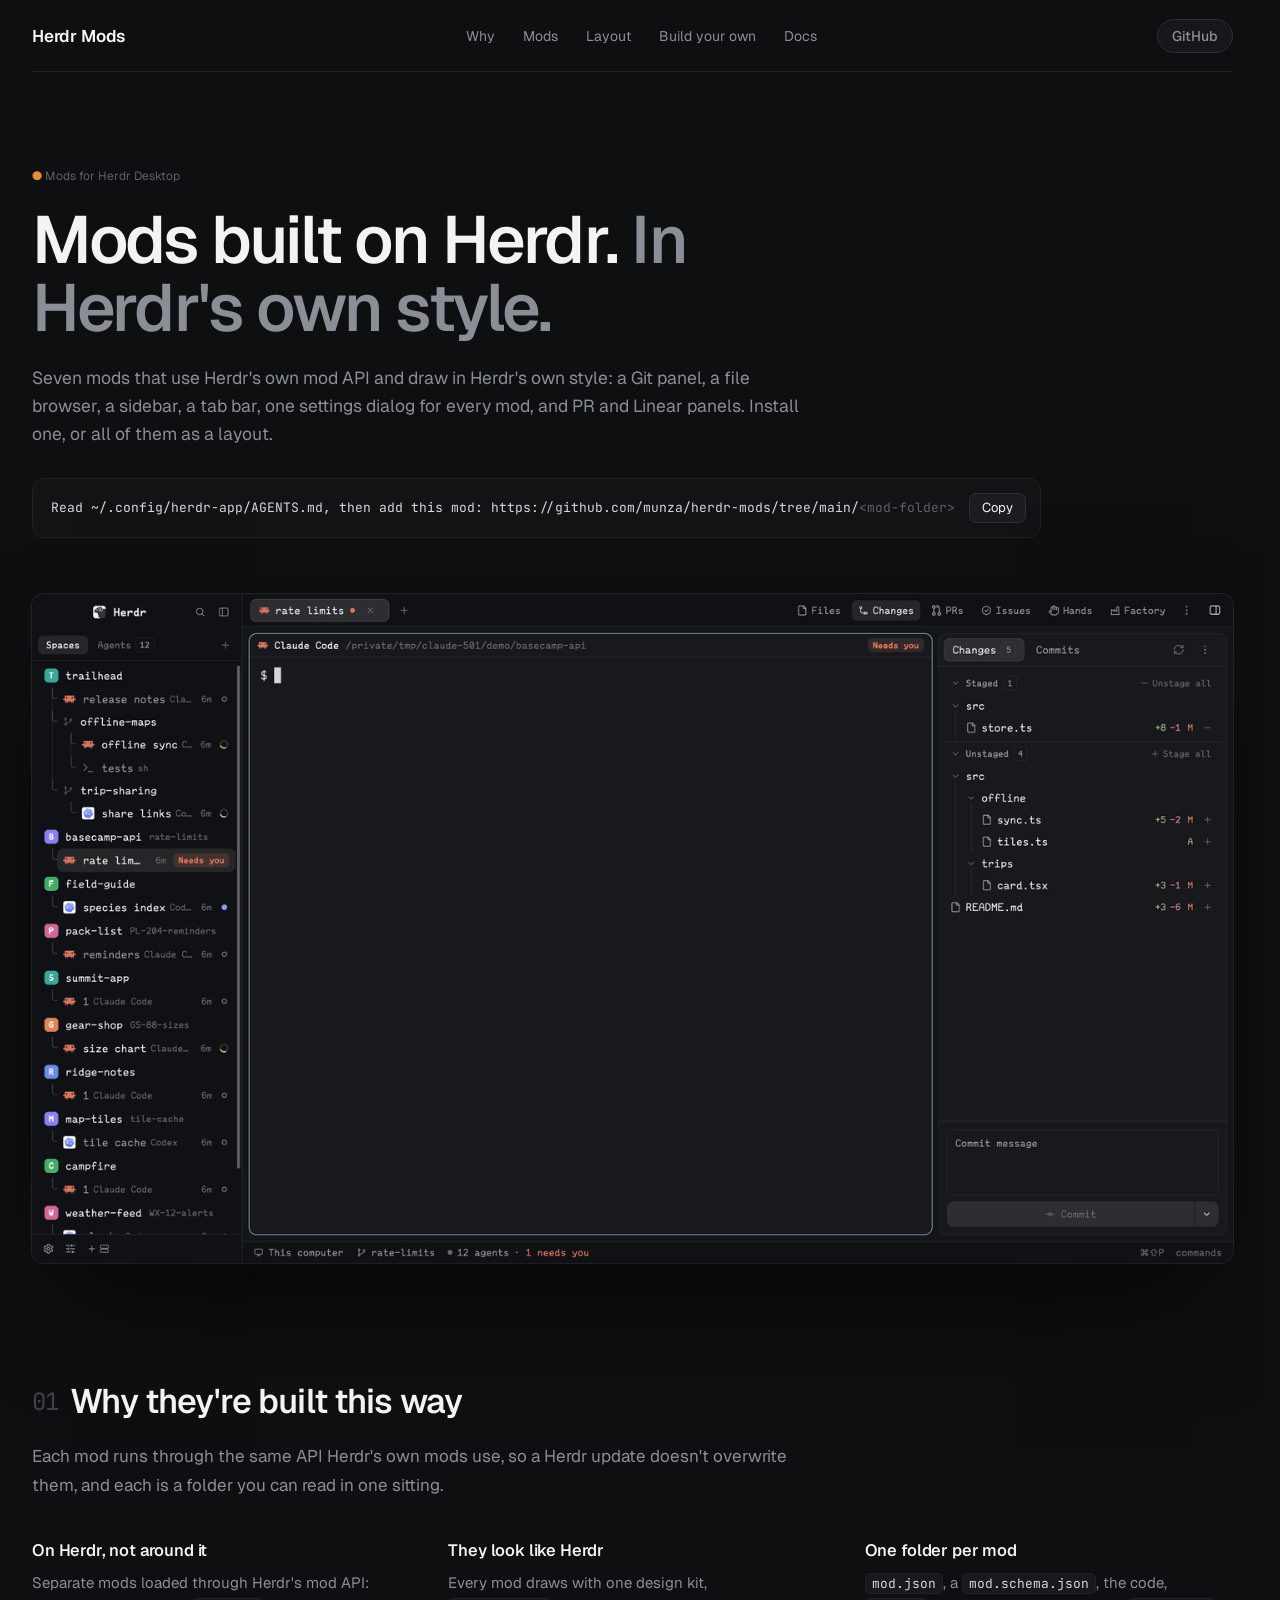
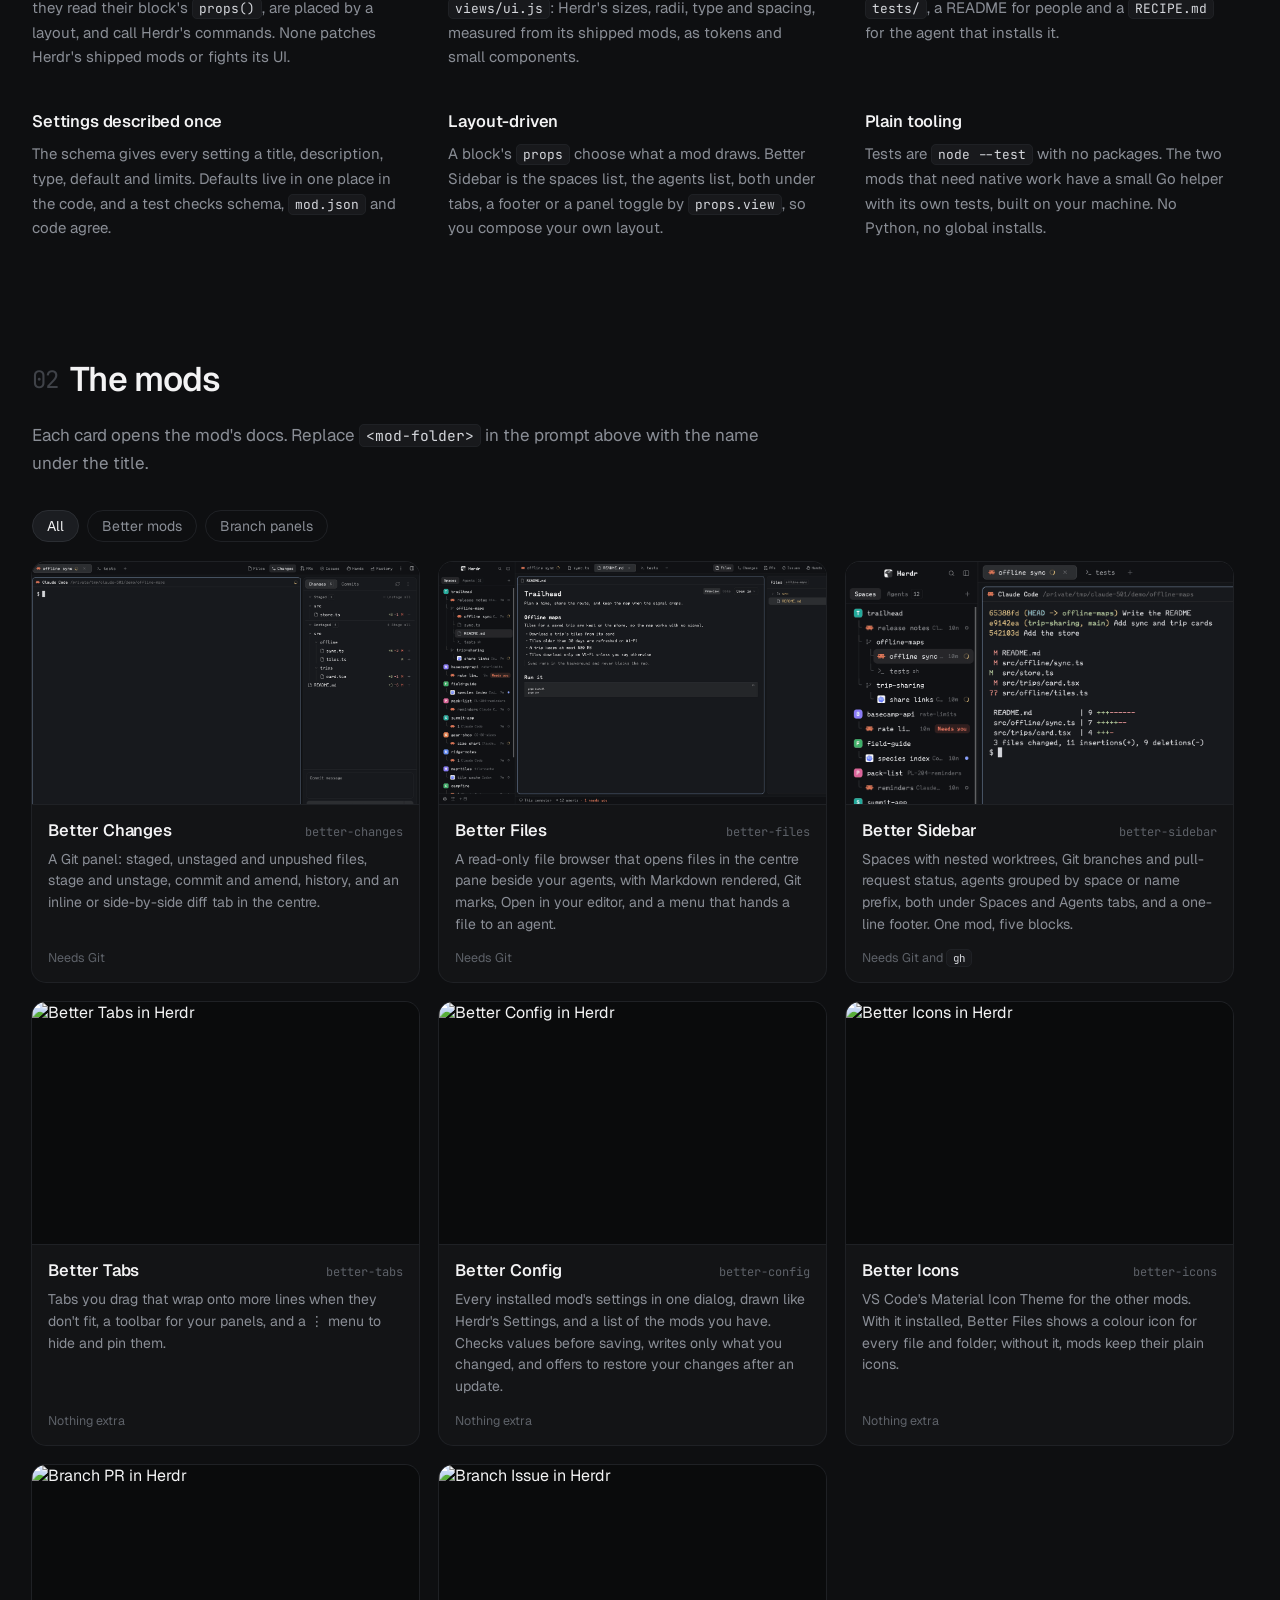
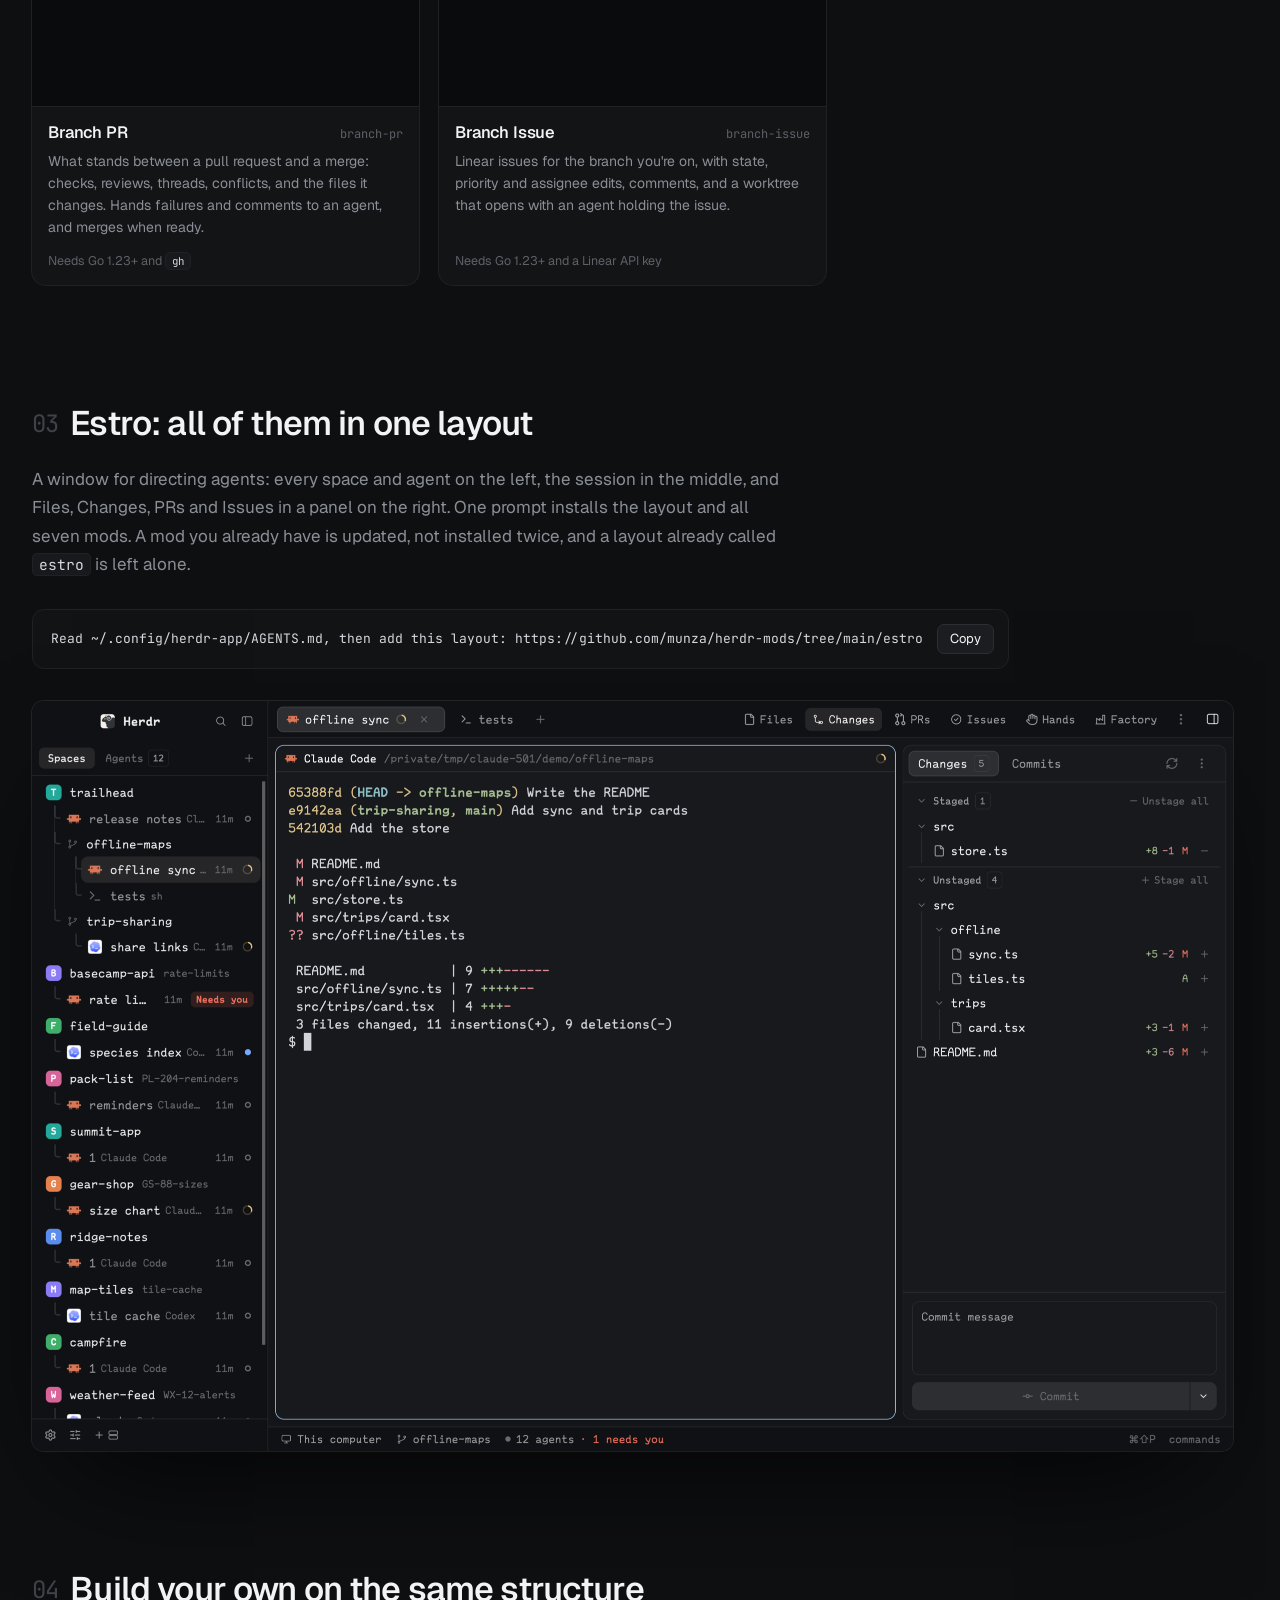
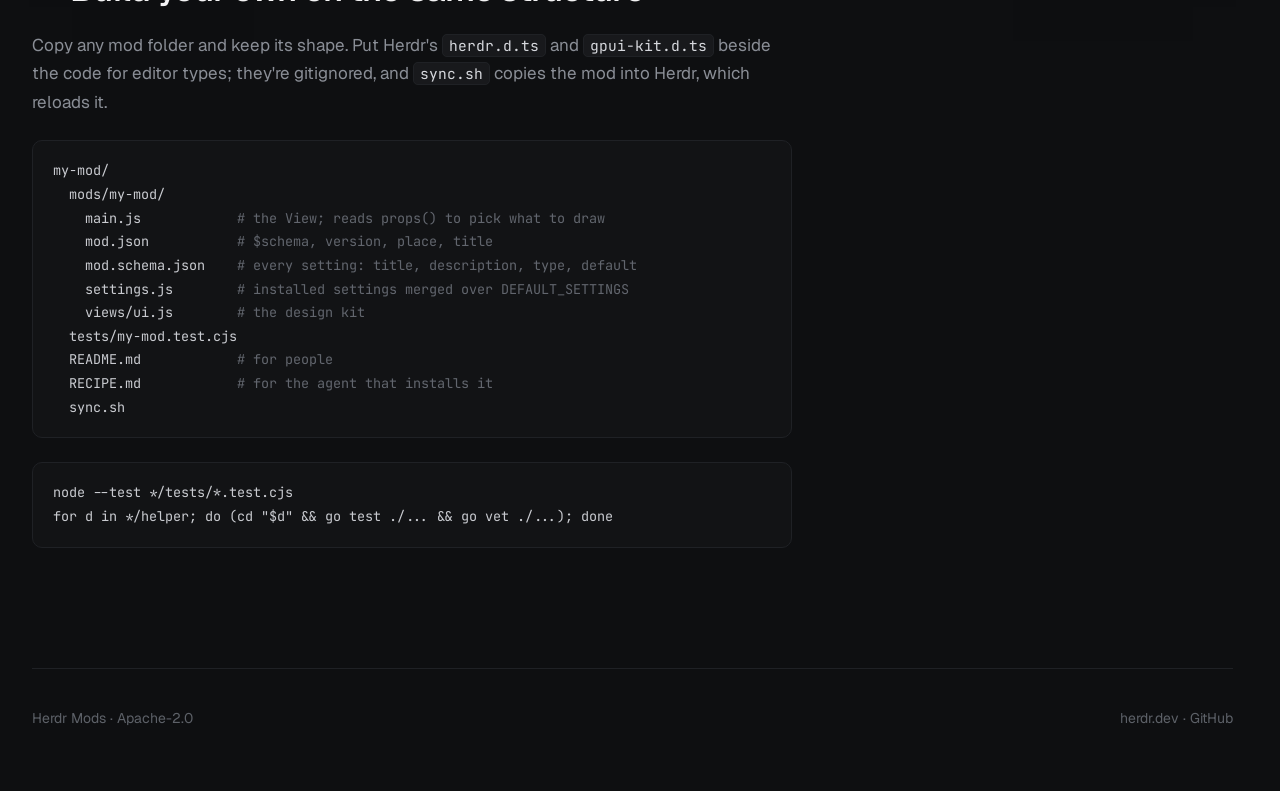
==== docs/index.html @ f293366c "Merge b5a96183bea4581891538ba1a9332e42ce515282 into 860626068cb7e32a1db96b2f66baadc271d5667a" ====
<!doctype html>
<html lang="en">
<head>
<meta charset="utf-8">
<meta name="viewport" content="width=device-width, initial-scale=1">
<title>Herdr Mods</title>
<meta name="description" content="Mods for Herdr Desktop built on Herdr's own mod API: Git, files, sidebar, tabs, settings, PRs and Linear.">
<meta name="theme-color" content="#0e0f11">
<link rel="preconnect" href="https://fonts.googleapis.com">
<link rel="preconnect" href="https://fonts.gstatic.com" crossorigin>
<link rel="stylesheet" href="https://fonts.googleapis.com/css2?family=Geist:wght@100..900&amp;family=JetBrains+Mono:wght@100..800&amp;display=swap">
<link rel="stylesheet" href="style.css">
</head>
<body>
<div class="wrap">
  <nav class="site-nav">
    <a class="brand" href="./">Herdr Mods</a>
    <div class="links">
      <a href="#why">Why</a>
      <a href="#mods">Mods</a>
      <a href="#estro">Layout</a>
      <a href="#build">Build your own</a>
      <a href="docs/better-changes.html">Docs</a>
    </div>
    <a class="pill" href="https://github.com/munza/herdr-mods">GitHub</a>
  </nav>

  <header class="hero">
    <div class="tag"><span>●</span> Mods for <a href="https://herdr.dev/">Herdr Desktop</a></div>
    <h1>Mods built on Herdr. <span>In Herdr's own style.</span></h1>
    <p>Seven mods that use Herdr's own mod API and draw in Herdr's own style: a Git panel, a file browser, a sidebar, a tab bar, one settings dialog for every mod, and PR and Linear panels. Install one, or all of them as a layout.</p>
    <div class="prompt">
      <code id="p-mod">Read ~/.config/herdr-app/AGENTS.md, then add this mod: https://github.com/munza/herdr-mods/tree/main/<span>&lt;mod-folder&gt;</span></code>
      <button class="copy" data-copy="p-mod" type="button">Copy</button>
    </div>
  </header>

  <!-- The hero recording: the five Better mods working together. Drop the file at docs/gifs/better-mods.gif. -->
  <div class="shot-hero gif">
    <img src="gifs/better-mods.gif" alt="Better Sidebar, Better Tabs, Better Files, Better Changes and Better Config working together in Herdr" width="1440" height="802" onerror="this.parentNode.classList.add('pending'); this.remove()">
    <p class="pending-note">Recording coming: Better Sidebar, Better Tabs, Better Files, Better Changes and Better Config in one window.</p>
  </div>

  <section id="why">
    <h2><i>01</i>Why they're built this way</h2>
    <p class="lead">Each mod runs through the same API Herdr's own mods use, so a Herdr update doesn't overwrite them, and each is a folder you can read in one sitting.</p>
    <div class="why">
      <div><h3>On Herdr, not around it</h3><p>Separate mods loaded through Herdr's mod API: they read their block's <code>props()</code>, are placed by a layout, and call Herdr's commands. None patches Herdr's shipped mods or fights its UI.</p></div>
      <div><h3>They look like Herdr</h3><p>Every mod draws with one design kit, <code>views/ui.js</code>: Herdr's sizes, radii, type and spacing, measured from its shipped mods, as tokens and small components.</p></div>
      <div><h3>One folder per mod</h3><p><code>mod.json</code>, a <code>mod.schema.json</code>, the code, <code>tests/</code>, a README for people and a <code>RECIPE.md</code> for the agent that installs it.</p></div>
      <div><h3>Settings described once</h3><p>The schema gives every setting a title, description, type, default and limits. Defaults live in one place in the code, and a test checks schema, <code>mod.json</code> and code agree.</p></div>
      <div><h3>Layout-driven</h3><p>A block's <code>props</code> choose what a mod draws. Better Sidebar is the spaces list, the agents list, both under tabs, a footer or a panel toggle by <code>props.view</code>, so you compose your own layout.</p></div>
      <div><h3>Plain tooling</h3><p>Tests are <code>node --test</code> with no packages. The two mods that need native work have a small Go helper with its own tests, built on your machine. No Python, no global installs.</p></div>
    </div>
  </section>

  <section id="mods">
    <h2><i>02</i>The mods</h2>
    <p class="lead">Each card opens the mod's docs. Replace <code>&lt;mod-folder&gt;</code> in the prompt above with the name under the title.</p>
    <div class="filters" role="group" aria-label="Filter mods">
      <button type="button" class="on" data-filter="all" aria-pressed="true">All</button>
      <button type="button" data-filter="better" aria-pressed="false">Better mods</button>
      <button type="button" data-filter="branch" aria-pressed="false">Branch panels</button>
    </div>
    <div class="grid">
      <a class="card" data-group="better" href="docs/better-changes.html">
        <div class="shot"><img src="gifs/better-changes.gif" alt="Better Changes in Herdr" loading="lazy" width="960" height="540"></div>
        <div class="meta"><b>Better Changes</b><span class="folder mono">better-changes</span></div>
        <p>A Git panel: staged, unstaged and unpushed files, stage and unstage, commit and amend, history, and an inline or side-by-side diff tab in the centre.</p>
        <div class="needs">Needs Git</div>
      </a>
      <a class="card" data-group="better" href="docs/better-files.html">
        <div class="shot"><img src="gifs/better-files.gif" alt="Better Files in Herdr" loading="lazy" width="960" height="540"></div>
        <div class="meta"><b>Better Files</b><span class="folder mono">better-files</span></div>
        <p>A read-only file browser that opens files in the centre pane beside your agents, with Markdown rendered, Git marks, Open in your editor, and a menu that hands a file to an agent.</p>
        <div class="needs">Needs Git</div>
      </a>
      <a class="card" data-group="better" href="docs/better-sidebar.html">
        <div class="shot"><img src="gifs/better-sidebar.gif" alt="Better Sidebar in Herdr" loading="lazy" width="960" height="540"></div>
        <div class="meta"><b>Better Sidebar</b><span class="folder mono">better-sidebar</span></div>
        <p>Spaces with nested worktrees, Git branches and pull-request status, agents grouped by space or name prefix, both under Spaces and Agents tabs, and a one-line footer. One mod, five blocks.</p>
        <div class="needs">Needs Git and <code>gh</code></div>
      </a>
      <a class="card" data-group="better" href="docs/better-tabs.html">
        <div class="shot"><img src="https://raw.githubusercontent.com/munza/herdr-mods/main/better-tabs/preview.png" alt="Better Tabs in Herdr" loading="lazy" width="960" height="540"></div>
        <div class="meta"><b>Better Tabs</b><span class="folder mono">better-tabs</span></div>
        <p>Tabs you drag that wrap onto more lines when they don't fit, a toolbar for your panels, and a ⋮ menu to hide and pin them.</p>
        <div class="needs">Nothing extra</div>
      </a>
      <a class="card" data-group="better" href="docs/better-config.html">
        <div class="shot"><img src="https://raw.githubusercontent.com/munza/herdr-mods/main/better-config/preview.png" alt="Better Config in Herdr" loading="lazy" width="960" height="540"></div>
        <div class="meta"><b>Better Config</b><span class="folder mono">better-config</span></div>
        <p>Every installed mod's settings in one dialog, drawn like Herdr's Settings, and a list of the mods you have. Checks values before saving, writes only what you changed, and offers to restore your changes after an update.</p>
        <div class="needs">Nothing extra</div>
      </a>
      <a class="card" data-group="better" href="docs/better-icons.html">
        <div class="shot"><img src="https://raw.githubusercontent.com/munza/herdr-mods/main/better-icons/preview.png" alt="Better Icons in Herdr" loading="lazy" width="960" height="540"></div>
        <div class="meta"><b>Better Icons</b><span class="folder mono">better-icons</span></div>
        <p>VS Code's Material Icon Theme for the other mods. With it installed, Better Files shows a colour icon for every file and folder; without it, mods keep their plain icons.</p>
        <div class="needs">Nothing extra</div>
      </a>
      <a class="card" data-group="branch" href="docs/branch-pr.html">
        <div class="shot"><img src="https://raw.githubusercontent.com/munza/herdr-mods/main/branch-pr/preview.png" alt="Branch PR in Herdr" loading="lazy" width="960" height="540"></div>
        <div class="meta"><b>Branch PR</b><span class="folder mono">branch-pr</span></div>
        <p>What stands between a pull request and a merge: checks, reviews, threads, conflicts, and the files it changes. Hands failures and comments to an agent, and merges when ready.</p>
        <div class="needs">Needs Go 1.23+ and <code>gh</code></div>
      </a>
      <a class="card" data-group="branch" href="docs/branch-issue.html">
        <div class="shot"><img src="https://raw.githubusercontent.com/munza/herdr-mods/main/branch-issue/preview.png" alt="Branch Issue in Herdr" loading="lazy" width="960" height="540"></div>
        <div class="meta"><b>Branch Issue</b><span class="folder mono">branch-issue</span></div>
        <p>Linear issues for the branch you're on, with state, priority and assignee edits, comments, and a worktree that opens with an agent holding the issue.</p>
        <div class="needs">Needs Go 1.23+ and a Linear API key</div>
      </a>
    </div>
  </section>

  <section id="estro">
    <h2><i>03</i>Estro: all of them in one layout</h2>
    <p class="lead">A window for directing agents: every space and agent on the left, the session in the middle, and Files, Changes, PRs and Issues in a panel on the right. One prompt installs the layout and all seven mods. A mod you already have is updated, not installed twice, and a layout already called <code>estro</code> is left alone.</p>
    <div class="prompt">
      <code id="p-estro">Read ~/.config/herdr-app/AGENTS.md, then add this layout: https://github.com/munza/herdr-mods/tree/main/estro</code>
      <button class="copy" data-copy="p-estro" type="button">Copy</button>
    </div>
    <div class="shot-hero" style="margin-top:32px"><img src="img/estro.png" alt="The Estro layout" loading="lazy" width="2400" height="1500"></div>
  </section>

  <section id="build">
    <h2><i>04</i>Build your own on the same structure</h2>
    <p class="lead">Copy any mod folder and keep its shape. Put Herdr's <code>herdr.d.ts</code> and <code>gpui-kit.d.ts</code> beside the code for editor types; they're gitignored, and <code>sync.sh</code> copies the mod into Herdr, which reloads it.</p>
<pre>my-mod/
  mods/my-mod/
    main.js            <span class="d"># the View; reads props() to pick what to draw</span>
    mod.json           <span class="d"># $schema, version, place, title</span>
    mod.schema.json    <span class="d"># every setting: title, description, type, default</span>
    settings.js        <span class="d"># installed settings merged over DEFAULT_SETTINGS</span>
    views/ui.js        <span class="d"># the design kit</span>
  tests/my-mod.test.cjs
  README.md            <span class="d"># for people</span>
  RECIPE.md            <span class="d"># for the agent that installs it</span>
  sync.sh</pre>
<pre>node --test */tests/*.test.cjs
for d in */helper; do (cd "$d" &amp;&amp; go test ./... &amp;&amp; go vet ./...); done</pre>
  </section>

  <footer class="site-foot">
    <span>Herdr Mods · <a href="https://github.com/munza/herdr-mods/blob/main/LICENSE">Apache-2.0</a></span>
    <span><a href="https://herdr.dev/">herdr.dev</a> · <a href="https://github.com/munza/herdr-mods">GitHub</a></span>
  </footer>
</div>
<script>
  // Filter the mods grid by group.
  const chips = document.querySelectorAll("[data-filter]");
  for (const chip of chips) {
    chip.addEventListener("click", () => {
      for (const c of chips) { c.classList.toggle("on", c === chip); c.setAttribute("aria-pressed", c === chip); }
      for (const card of document.querySelectorAll(".card")) card.hidden = chip.dataset.filter !== "all" && card.dataset.group !== chip.dataset.filter;
    });
  }
  for (const b of document.querySelectorAll("[data-copy]")) {
    b.addEventListener("click", async () => {
      try {
        await navigator.clipboard.writeText(document.getElementById(b.dataset.copy).textContent);
        b.textContent = "Copied";
      } catch { b.textContent = "Select and copy"; }
      setTimeout(() => (b.textContent = "Copy"), 1600);
    });
  }
</script>
</body>
</html>
---- docs/style.css ----
/* Tokens and layout follow herdr.dev, so this page reads as part of Herdr. */
:root {
  --bg: #0e0f11; --fg: #f3f3f4; --mute: #8a8e96; --dim: #5d6168;
  --line: #1f2125; --card: #131416; --code: #121315; --amber: #e8912a;
}
* { box-sizing: border-box; margin: 0; padding: 0; }
html { background: var(--bg); color: var(--fg); font-family: Geist, system-ui, sans-serif; -webkit-font-smoothing: antialiased; scrollbar-gutter: stable; }
body { background: var(--bg); }
a { color: inherit; text-decoration: none; }
a:focus-visible, button:focus-visible { outline: 2px solid var(--amber); outline-offset: 2px; border-radius: 4px; }
code, pre, .mono { font-family: "JetBrains Mono", ui-monospace, monospace; }
.wrap { max-width: 1280px; margin: 0 auto; padding: 0 32px; }

.site-nav { height: 72px; display: flex; align-items: center; justify-content: space-between; border-bottom: 1px solid var(--line); }
.site-nav .brand { font-weight: 600; font-size: 17px; letter-spacing: -.01em; }
.site-nav .links { display: flex; gap: 28px; font-size: 14px; color: var(--mute); }
.site-nav .links a:hover, .site-nav .links a.on { color: var(--fg); }
.pill { height: 34px; padding: 0 14px; display: inline-flex; align-items: center; border-radius: 999px; border: 1px solid #2b2e33; background: #16171a; color: var(--mute); font-weight: 500; font-size: 14px; transition: color .2s, border-color .2s; }
.pill:hover { color: var(--fg); border-color: #3a3d43; }

.hero { padding: 96px 0 56px; }
.hero > :not(.prompt) { max-width: 780px; }
.tag { font-size: 12px; color: var(--dim); margin-bottom: 22px; }
.tag span { color: var(--amber); }
h1 { font-weight: 560; font-size: clamp(40px, 5.2vw, 72px); line-height: 1.02; letter-spacing: -.035em; }
h1 span { color: var(--mute); }
.hero p { margin-top: 22px; font-size: 17.5px; line-height: 1.6; color: var(--mute); }
.shot-hero { border-radius: 12px; overflow: hidden; box-shadow: 0 0 0 1px #ffffff17, 0 50px 120px -40px #000000d9; }
.shot-hero img { display: block; width: 100%; height: auto; }
.shot-hero .pending-note { display: none; }
.shot-hero.pending { aspect-ratio: 16 / 9; display: flex; align-items: flex-end; padding: 28px; background: linear-gradient(160deg, #17181b, #0f1012); }
.shot-hero.pending .pending-note { display: block; font-size: 15px; color: var(--dim); }
h3.group { margin-top: 56px; display: flex; align-items: baseline; gap: 14px; flex-wrap: wrap; font-size: 20px; font-weight: 560; letter-spacing: -.015em; }
h3.group span { font-size: 14px; font-weight: 400; color: var(--dim); }
h3.group + .grid { margin-top: 20px; }

/* docs/: mods on the left (one page each), the page's sections on the right, as on herdr.dev/core */
.docs { display: grid; grid-template-columns: 200px minmax(0, 1fr) 180px; gap: 64px; padding-top: 64px; }
.docs main { min-width: 0; max-width: 780px; }
.side, .toc { position: sticky; top: 32px; align-self: start; max-height: calc(100vh - 64px); overflow-y: auto; font-size: 14px; }
.side h4, .toc h4 { font-size: 12px; font-weight: 500; color: var(--dim); margin: 22px 0 6px; }
.side h4:first-child, .toc h4:first-child { margin-top: 0; }
.side a, .toc a { display: block; padding: 6px 0; color: var(--dim); transition: color .2s; }
.side a:hover, .toc a:hover, .toc a.on { color: var(--fg); }
.side a.on { color: var(--fg); font-weight: 500; }
.toc { border-left: 1px solid var(--line); padding-left: 18px; }
.toc a.on { color: var(--amber); }
.doc { padding-bottom: 32px; }
.doc h2 { margin-bottom: 14px; }
.doc .lead { margin-bottom: 8px; }
.doc h3 { margin: 40px 0 12px; font-size: 20px; font-weight: 560; letter-spacing: -.015em; scroll-margin-top: 24px; }
.doc h4 { margin: 24px 0 8px; font-size: 15px; font-weight: 560; }
.doc p, .doc li, .doc td { font-size: 15.5px; line-height: 1.65; color: var(--mute); }
.doc p + p, .doc ul + p, .doc pre + p, .doc table + p, .doc pre + ul, .doc p + .keys { margin-top: 14px; }
.doc ul, .doc ol { padding-left: 20px; display: grid; gap: 6px; margin-top: 8px; }
.doc b, .doc strong { color: var(--fg); font-weight: 500; }
.doc a { color: var(--fg); border-bottom: 1px solid #3a3d43; }
.doc code { font-size: .86em; color: #d6d8dd; background: #18191c; border: 1px solid var(--line); border-radius: 5px; padding: 1px 6px; }
.doc pre code, .doc .prompt code { background: none; border: 0; padding: 0; }
.doc pre { max-width: none; }
.doc .prompt { margin-top: 0; margin-bottom: 14px; width: auto; max-width: none; }
.keys { width: 100%; border-collapse: collapse; margin-top: 12px; display: block; overflow-x: auto; }
.keys th { text-align: left; font-size: 12px; font-weight: 500; color: var(--dim); padding: 8px 12px 8px 0; border-bottom: 1px solid var(--line); }
.keys td { padding: 10px 12px 10px 0; border-bottom: 1px solid var(--line); vertical-align: top; font-size: 14px !important; }
.keys td:first-child, .keys td:nth-child(2) { white-space: nowrap; }
@media (max-width: 1100px) { .docs { grid-template-columns: 200px minmax(0, 1fr); gap: 48px; } .toc { display: none; } }
@media (max-width: 760px) { .docs { grid-template-columns: minmax(0, 1fr); gap: 32px; padding-top: 32px; } .side { position: static; max-height: none; display: flex; flex-wrap: wrap; gap: 4px 16px; padding-bottom: 20px; border-bottom: 1px solid var(--line); } .side h4 { width: 100%; margin: 12px 0 0; } .side h4:first-child { margin-top: 0; } .side a { padding: 4px 0; } }

.prompt { margin-top: 30px; display: flex; align-items: flex-start; gap: 14px; padding: 14px 14px 14px 18px; border: 1px solid var(--line); border-radius: 12px; background: var(--code); width: max-content; max-width: 100%; }
.prompt code { flex: 1; min-width: 0; font-size: 13px; color: #d6d8dd; white-space: pre-wrap; overflow-wrap: anywhere; line-height: 1.6; padding-top: 5px; }
.prompt code span { color: var(--dim); }
.copy { flex: none; height: 30px; padding: 0 12px; border-radius: 7px; border: 1px solid #2b2e33; background: #1b1d21; color: var(--fg); font: 13px Geist, system-ui, sans-serif; cursor: pointer; }
.copy:hover { border-color: #3a3d43; }

section { padding-top: 120px; scroll-margin-top: 24px; }
h2 { font-weight: 560; font-size: 34px; line-height: 1.1; letter-spacing: -.025em; margin-bottom: 22px; }
h2 i { font: 400 24px "JetBrains Mono", monospace; font-style: normal; color: #3f4248; margin-right: 12px; vertical-align: 3px; }
.lead { max-width: 760px; font-size: 17px; line-height: 1.68; color: var(--mute); }
.lead + .lead { margin-top: 16px; }
.lead b, .why b { color: var(--fg); font-weight: 500; }
.lead code, .why code, .card code { font-size: .86em; color: #d6d8dd; background: #18191c; border: 1px solid var(--line); border-radius: 5px; padding: 1px 6px; }

.why { margin-top: 40px; display: grid; grid-template-columns: repeat(3, 1fr); gap: 40px 48px; }
.why h3 { font-size: 16.5px; font-weight: 560; letter-spacing: -.01em; margin-bottom: 10px; }
.why p { font-size: 15px; line-height: 1.65; color: var(--mute); }

.grid { margin-top: 40px; display: grid; grid-template-columns: repeat(3, 1fr); gap: 20px; }
.card { border-radius: 14px; overflow: hidden; background: var(--card); box-shadow: 0 0 0 1px var(--line); transition: transform .2s, box-shadow .2s; display: flex; flex-direction: column; }
.card:hover, .card:focus-visible { outline: none; transform: translateY(-2px); box-shadow: 0 0 0 1px #3a3d43, 0 30px 60px -30px #000c; }
.card .shot { aspect-ratio: 16 / 10; overflow: hidden; background: #0a0b0c; }
.card .shot img { width: 100%; height: 100%; object-fit: cover; object-position: top left; display: block; transition: transform .5s ease; }
.card:hover .shot img { transform: scale(1.03); }
.card .meta { display: flex; align-items: baseline; justify-content: space-between; gap: 12px; padding: 14px 16px 0; border-top: 1px solid var(--line); }
.card b { font-size: 16.5px; font-weight: 560; letter-spacing: -.01em; }
.card .folder { font-size: 12px; color: var(--dim); }
.card p { padding: 8px 16px 0; font-size: 14px; line-height: 1.55; color: var(--mute); }
.card .needs { margin-top: auto; padding: 14px 16px 16px; font-size: 12.5px; color: var(--dim); }

pre { margin-top: 24px; padding: 18px 20px; background: var(--code); border: 1px solid var(--line); border-radius: 10px; font-size: 13.5px; line-height: 1.75; color: #c9cbd0; white-space: pre; overflow-x: auto; max-width: 760px; }
pre .d { color: #62666e; }

.site-foot { margin-top: 120px; padding: 40px 0 64px; border-top: 1px solid var(--line); display: flex; justify-content: space-between; gap: 24px; flex-wrap: wrap; font-size: 14px; color: var(--dim); }
.site-foot a:hover { color: var(--fg); }

@media (max-width: 1000px) { .grid, .why { grid-template-columns: 1fr 1fr; } }
@media (max-width: 640px) {
  .wrap { padding: 0 16px; }
  .site-nav .links { display: none; }
  .hero { padding-top: 56px; }
  section { padding-top: 80px; }
  .grid, .why { grid-template-columns: 1fr; }
  .prompt { flex-wrap: wrap; }
}

/* Docs page parts: meta line, screenshot, quick start, folded sections, pager */
.meta-line { display: flex; flex-wrap: wrap; gap: 6px 18px; margin: 14px 0 0; font-size: 13px !important; color: var(--dim) !important; }
.meta-line a { color: var(--mute); border: 0; }
.meta-line a:hover { color: var(--fg); }
.doc-shot { margin: 28px 0 8px; border-radius: 12px; overflow: hidden; box-shadow: 0 0 0 1px #ffffff17, 0 40px 100px -40px #000000d9; background: #0a0b0c; aspect-ratio: auto; }
.doc-shot img { display: block; width: 100%; height: auto; max-height: 640px; object-fit: cover; object-position: top left; }
.doc ol { counter-reset: step; list-style: none; padding: 0; gap: 10px; }
.doc ol li { counter-increment: step; position: relative; padding: 14px 16px 14px 52px; background: var(--card); border: 1px solid var(--line); border-radius: 10px; }
.doc ol li::before { content: counter(step); position: absolute; left: 16px; top: 14px; width: 22px; height: 22px; border-radius: 6px; background: #1b1d21; color: var(--amber); font: 500 12px/22px "JetBrains Mono", monospace; text-align: center; }
.doc details { margin-top: 14px; border: 1px solid var(--line); border-radius: 10px; padding: 0 16px; }
.doc details[open] { padding-bottom: 16px; }
.doc summary { cursor: pointer; padding: 12px 0; font-size: 14.5px; color: var(--fg); }
.doc summary:hover { color: #fff; }
.pager { display: grid; grid-template-columns: 1fr 1fr; gap: 16px; margin-top: 56px; }
.pager a { display: flex; flex-direction: column; gap: 4px; padding: 16px 18px; border: 1px solid var(--line); border-radius: 12px; color: var(--fg); transition: border-color .2s; }
.pager a:hover { border-color: #3a3d43; }
.pager a span { font-size: 12px; color: var(--dim); }
.pager .next { text-align: right; grid-column: 2; }

/* Home: filter chips over the mods grid */
.filters { margin-top: 32px; display: flex; flex-wrap: wrap; gap: 8px; }
.filters button { height: 32px; padding: 0 14px; border-radius: 999px; border: 1px solid var(--line); background: none; color: var(--mute); font: 14px Geist, system-ui, sans-serif; cursor: pointer; transition: color .2s, border-color .2s, background .2s; }
.filters button:hover { color: var(--fg); border-color: #3a3d43; }
.filters button.on { color: var(--fg); background: #1b1d21; border-color: #2b2e33; }
.filters + .grid { margin-top: 20px; }
.card[hidden] { display: none; }
.doc details + p, .doc details + pre, .doc details + h4 { margin-top: 14px; }
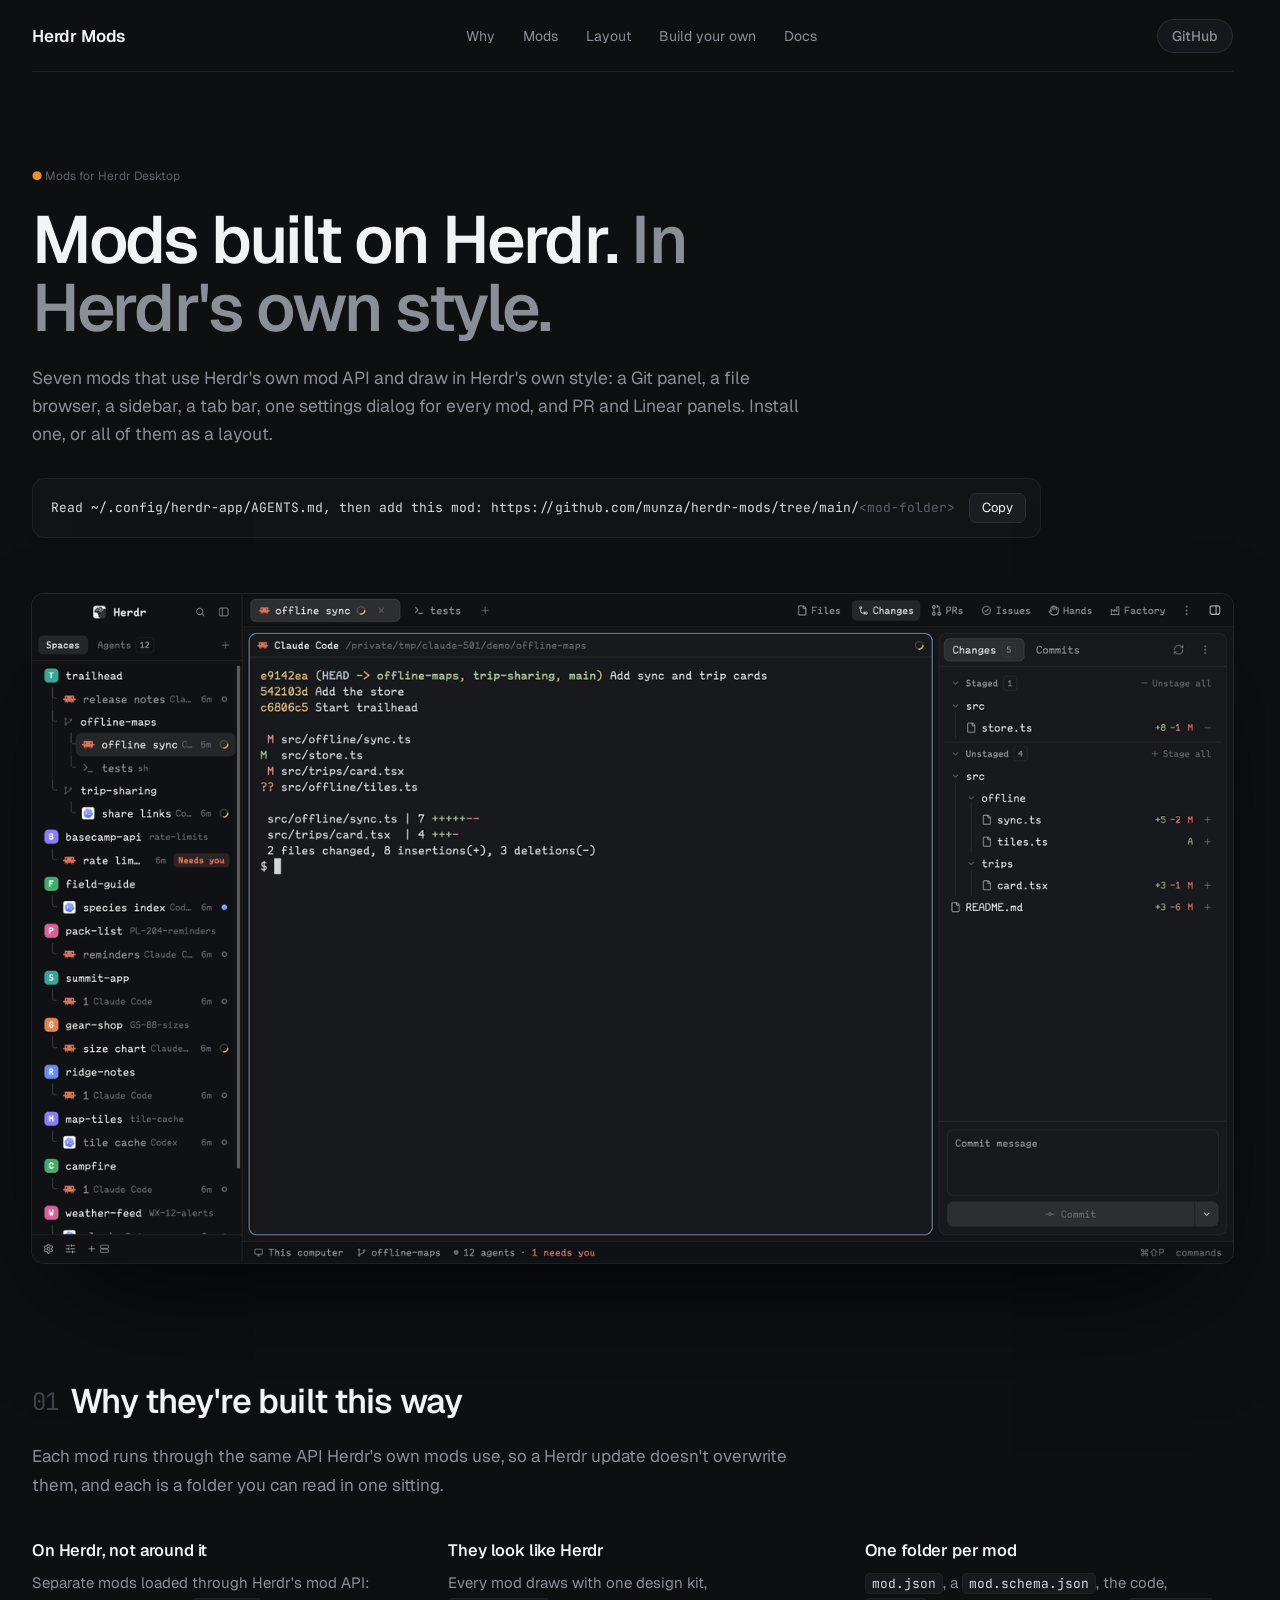
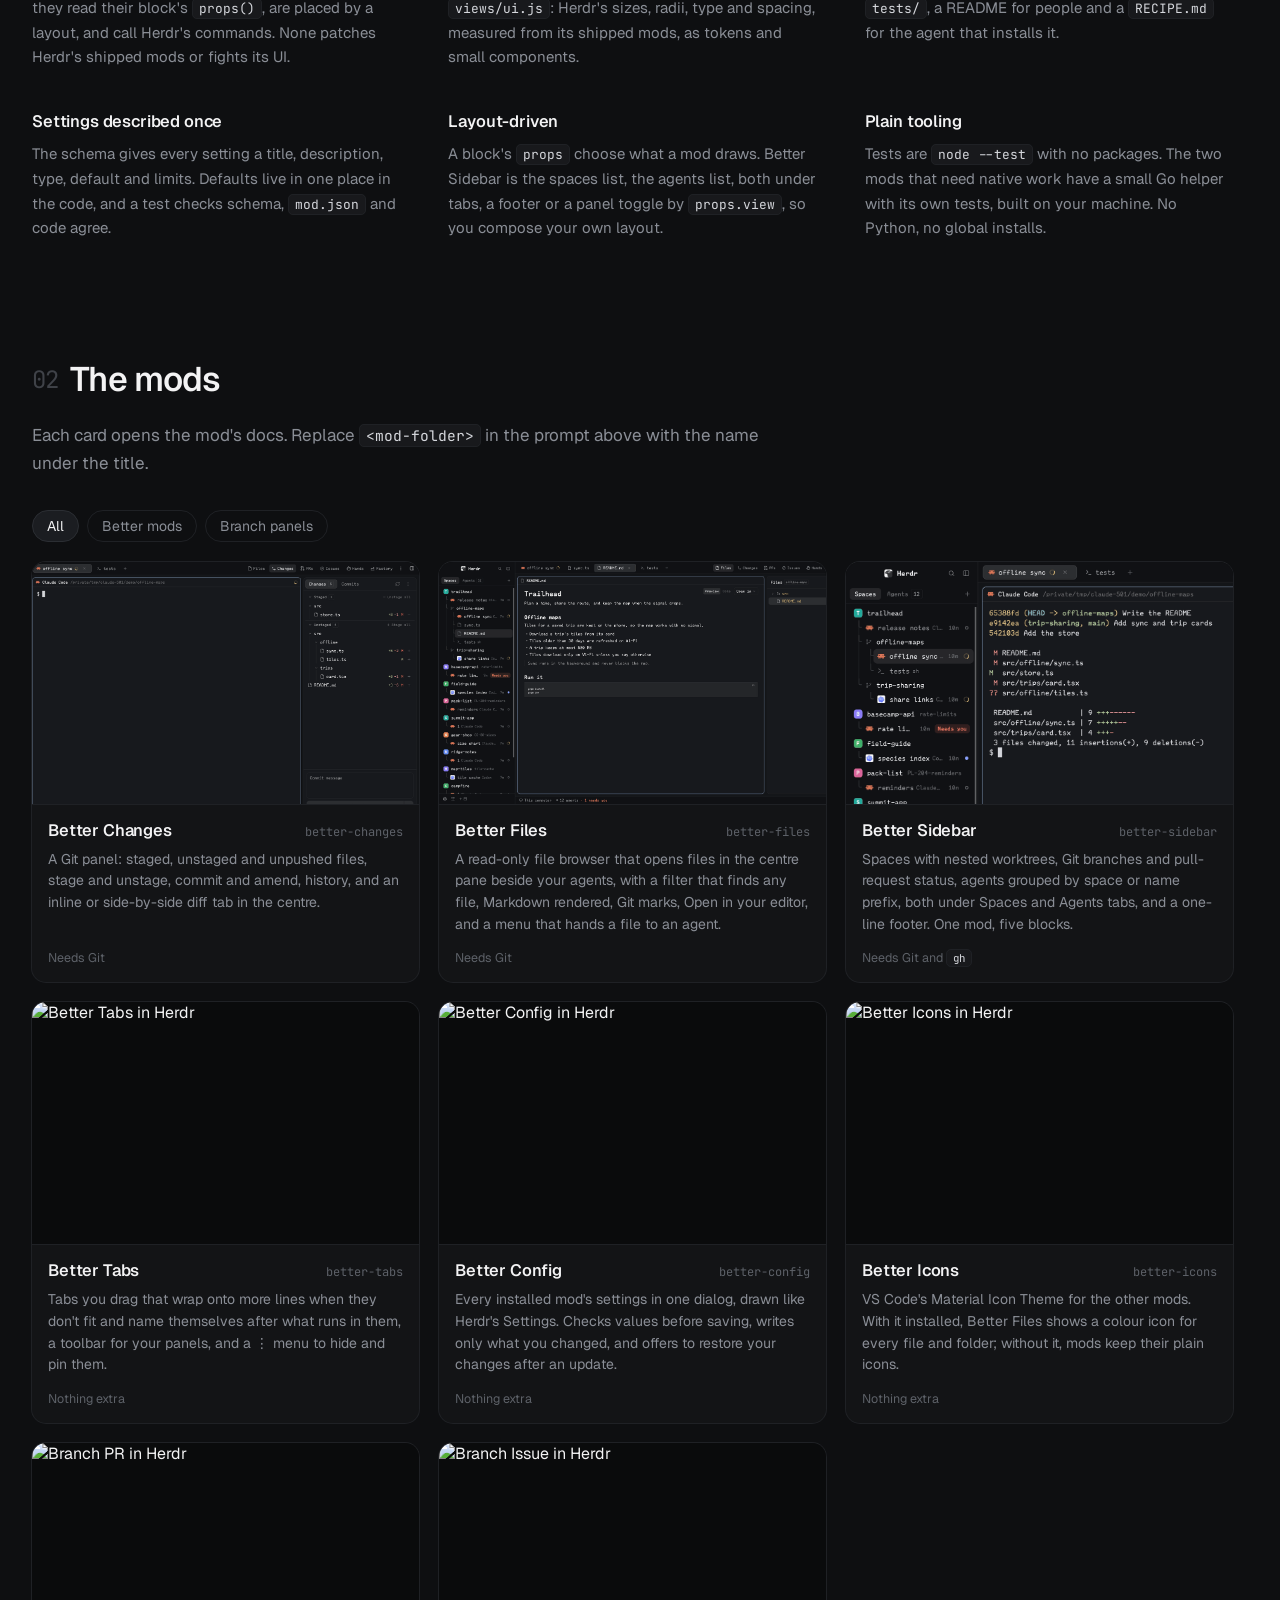
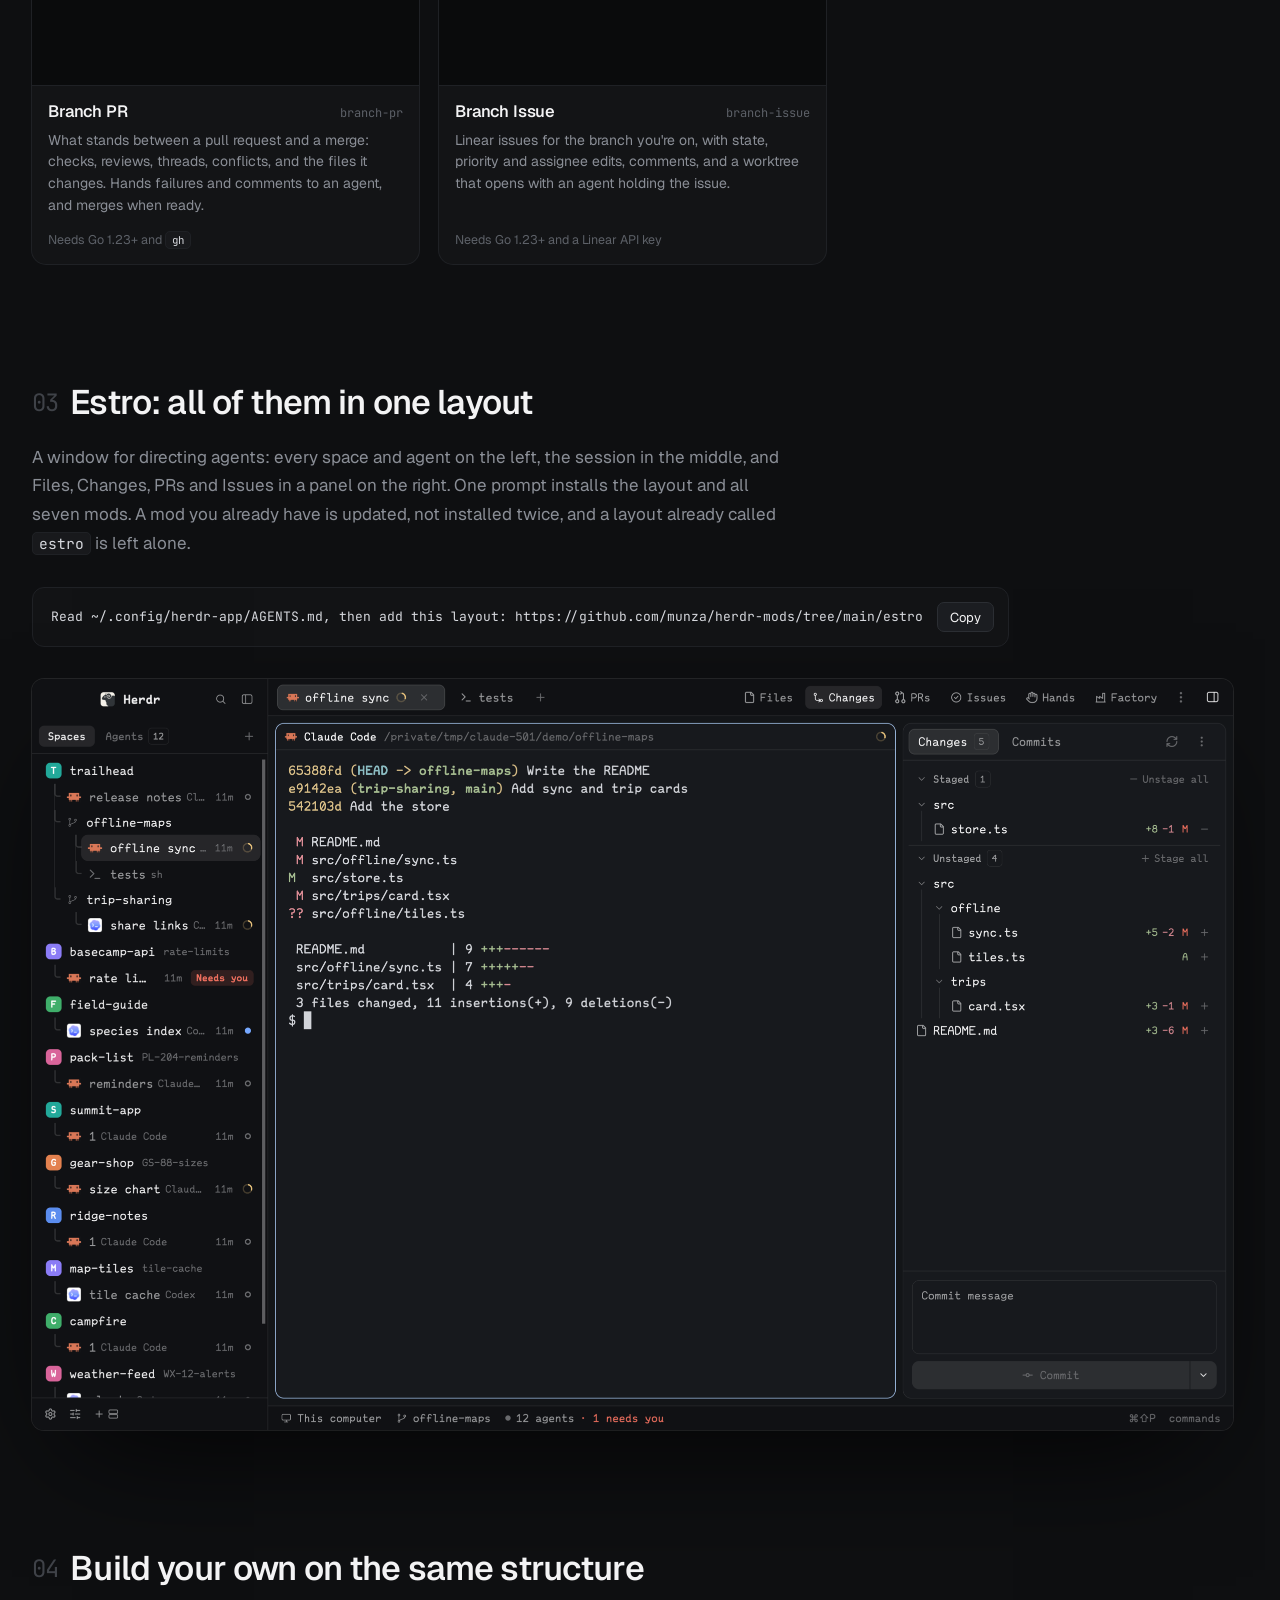
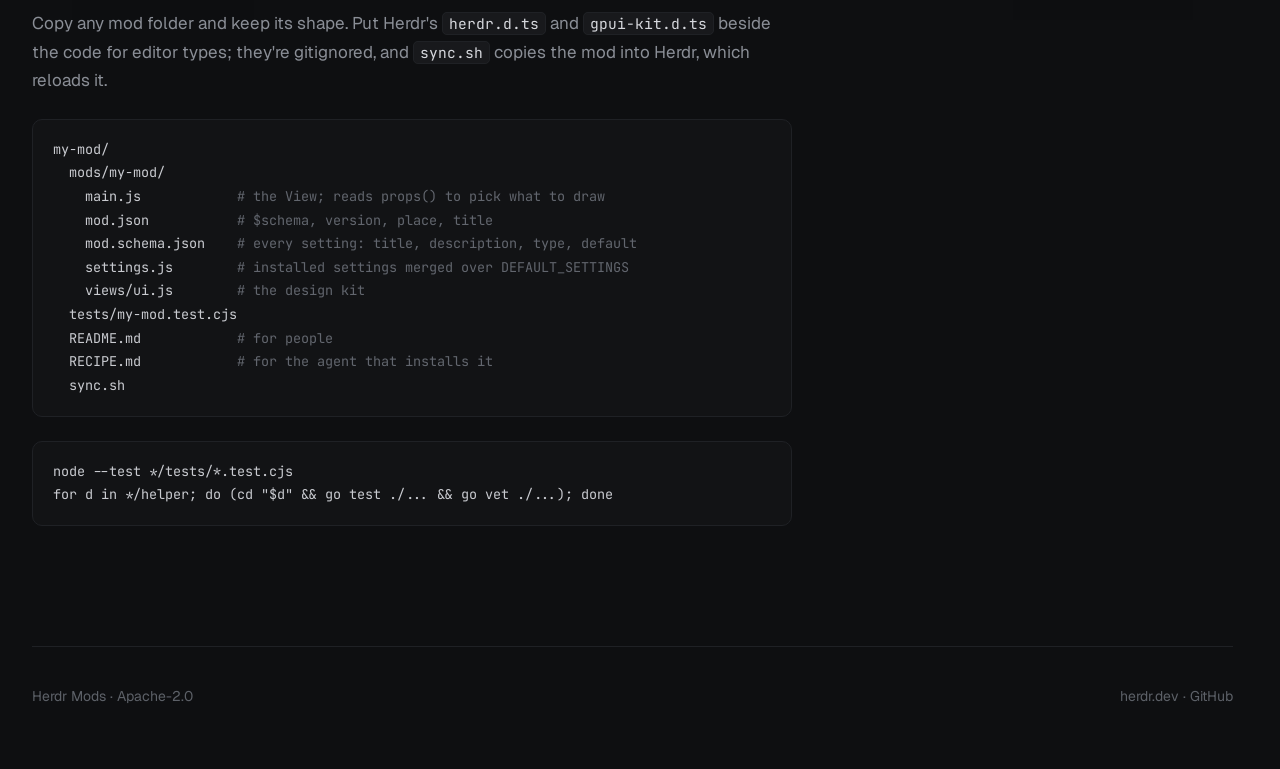
==== commit 81d6c859: "Merge remote-tracking branch 'origin/main' into better-tabs-auto-names # Conflicts: #	better-tabs/RE" ====
--- a/docs/index.html
+++ b/docs/index.html
@@ -72,7 +72,7 @@
       <a class="card" data-group="better" href="docs/better-files.html">
         <div class="shot"><img src="gifs/better-files.gif" alt="Better Files in Herdr" loading="lazy" width="960" height="540"></div>
         <div class="meta"><b>Better Files</b><span class="folder mono">better-files</span></div>
-        <p>A read-only file browser that opens files in the centre pane beside your agents, with Markdown rendered, Git marks, Open in your editor, and a menu that hands a file to an agent.</p>
+        <p>A read-only file browser that opens files in the centre pane beside your agents, with a filter that finds any file, Markdown rendered, Git marks, Open in your editor, and a menu that hands a file to an agent.</p>
         <div class="needs">Needs Git</div>
       </a>
       <a class="card" data-group="better" href="docs/better-sidebar.html">
@@ -84,13 +84,13 @@
       <a class="card" data-group="better" href="docs/better-tabs.html">
         <div class="shot"><img src="https://raw.githubusercontent.com/munza/herdr-mods/main/better-tabs/preview.png" alt="Better Tabs in Herdr" loading="lazy" width="960" height="540"></div>
         <div class="meta"><b>Better Tabs</b><span class="folder mono">better-tabs</span></div>
-        <p>Tabs you drag that wrap onto more lines when they don't fit, a toolbar for your panels, and a ⋮ menu to hide and pin them.</p>
+        <p>Tabs you drag that wrap onto more lines when they don't fit and name themselves after what runs in them, a toolbar for your panels, and a ⋮ menu to hide and pin them.</p>
         <div class="needs">Nothing extra</div>
       </a>
       <a class="card" data-group="better" href="docs/better-config.html">
         <div class="shot"><img src="https://raw.githubusercontent.com/munza/herdr-mods/main/better-config/preview.png" alt="Better Config in Herdr" loading="lazy" width="960" height="540"></div>
         <div class="meta"><b>Better Config</b><span class="folder mono">better-config</span></div>
-        <p>Every installed mod's settings in one dialog, drawn like Herdr's Settings, and a list of the mods you have. Checks values before saving, writes only what you changed, and offers to restore your changes after an update.</p>
+        <p>Every installed mod's settings in one dialog, drawn like Herdr's Settings. Checks values before saving, writes only what you changed, and offers to restore your changes after an update.</p>
         <div class="needs">Nothing extra</div>
       </a>
       <a class="card" data-group="better" href="docs/better-icons.html">
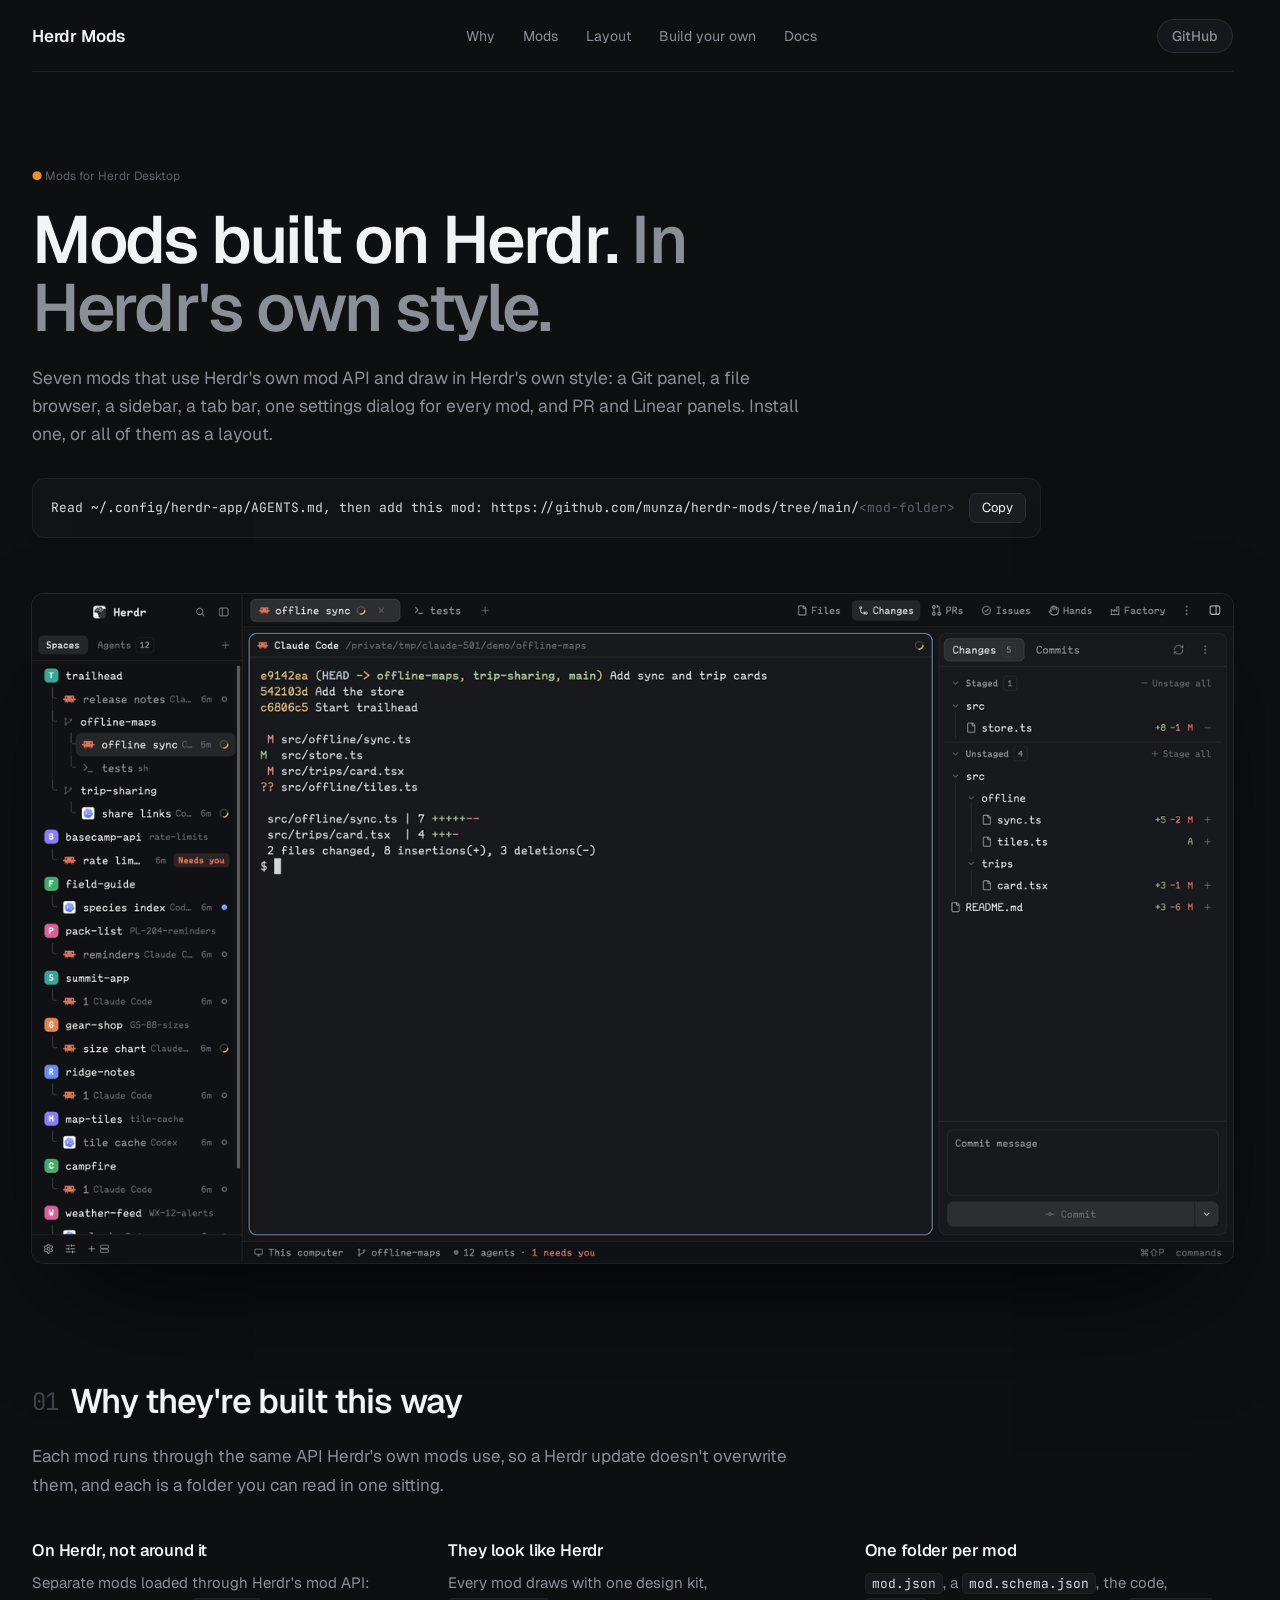
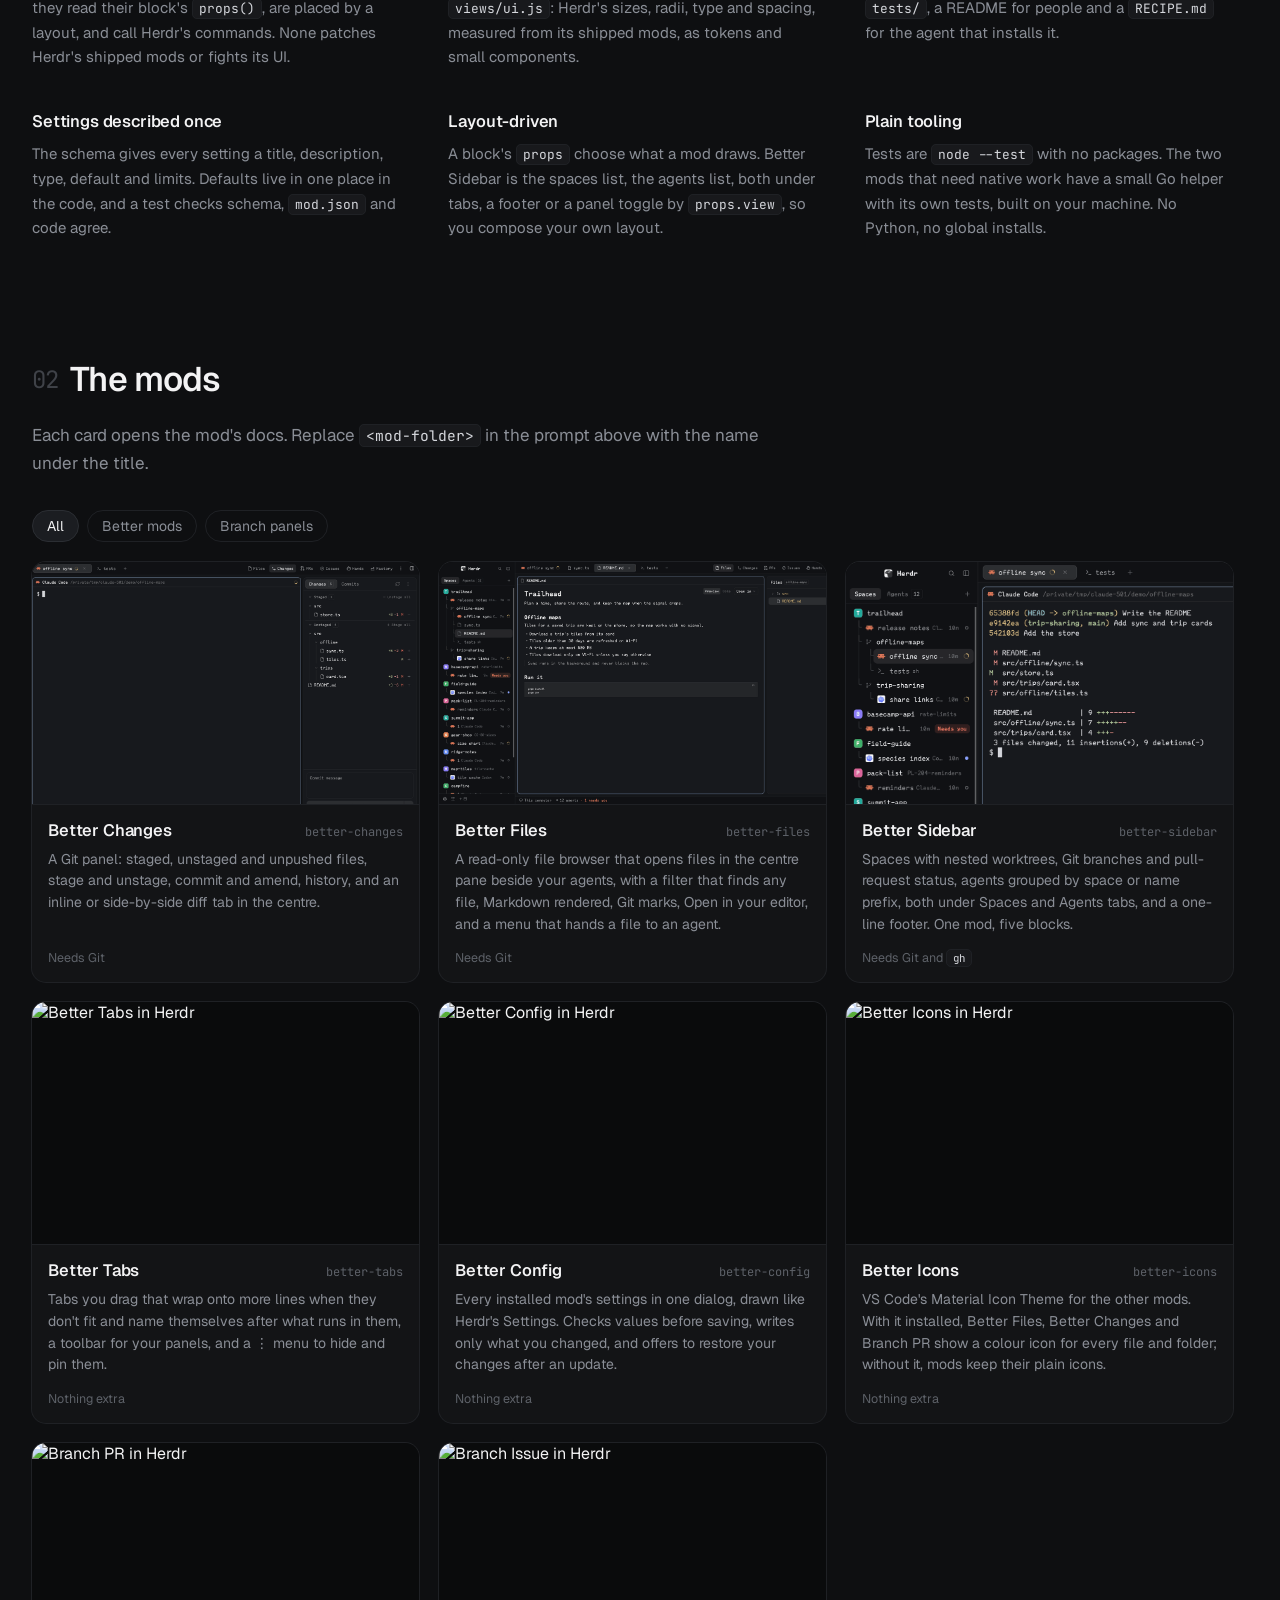
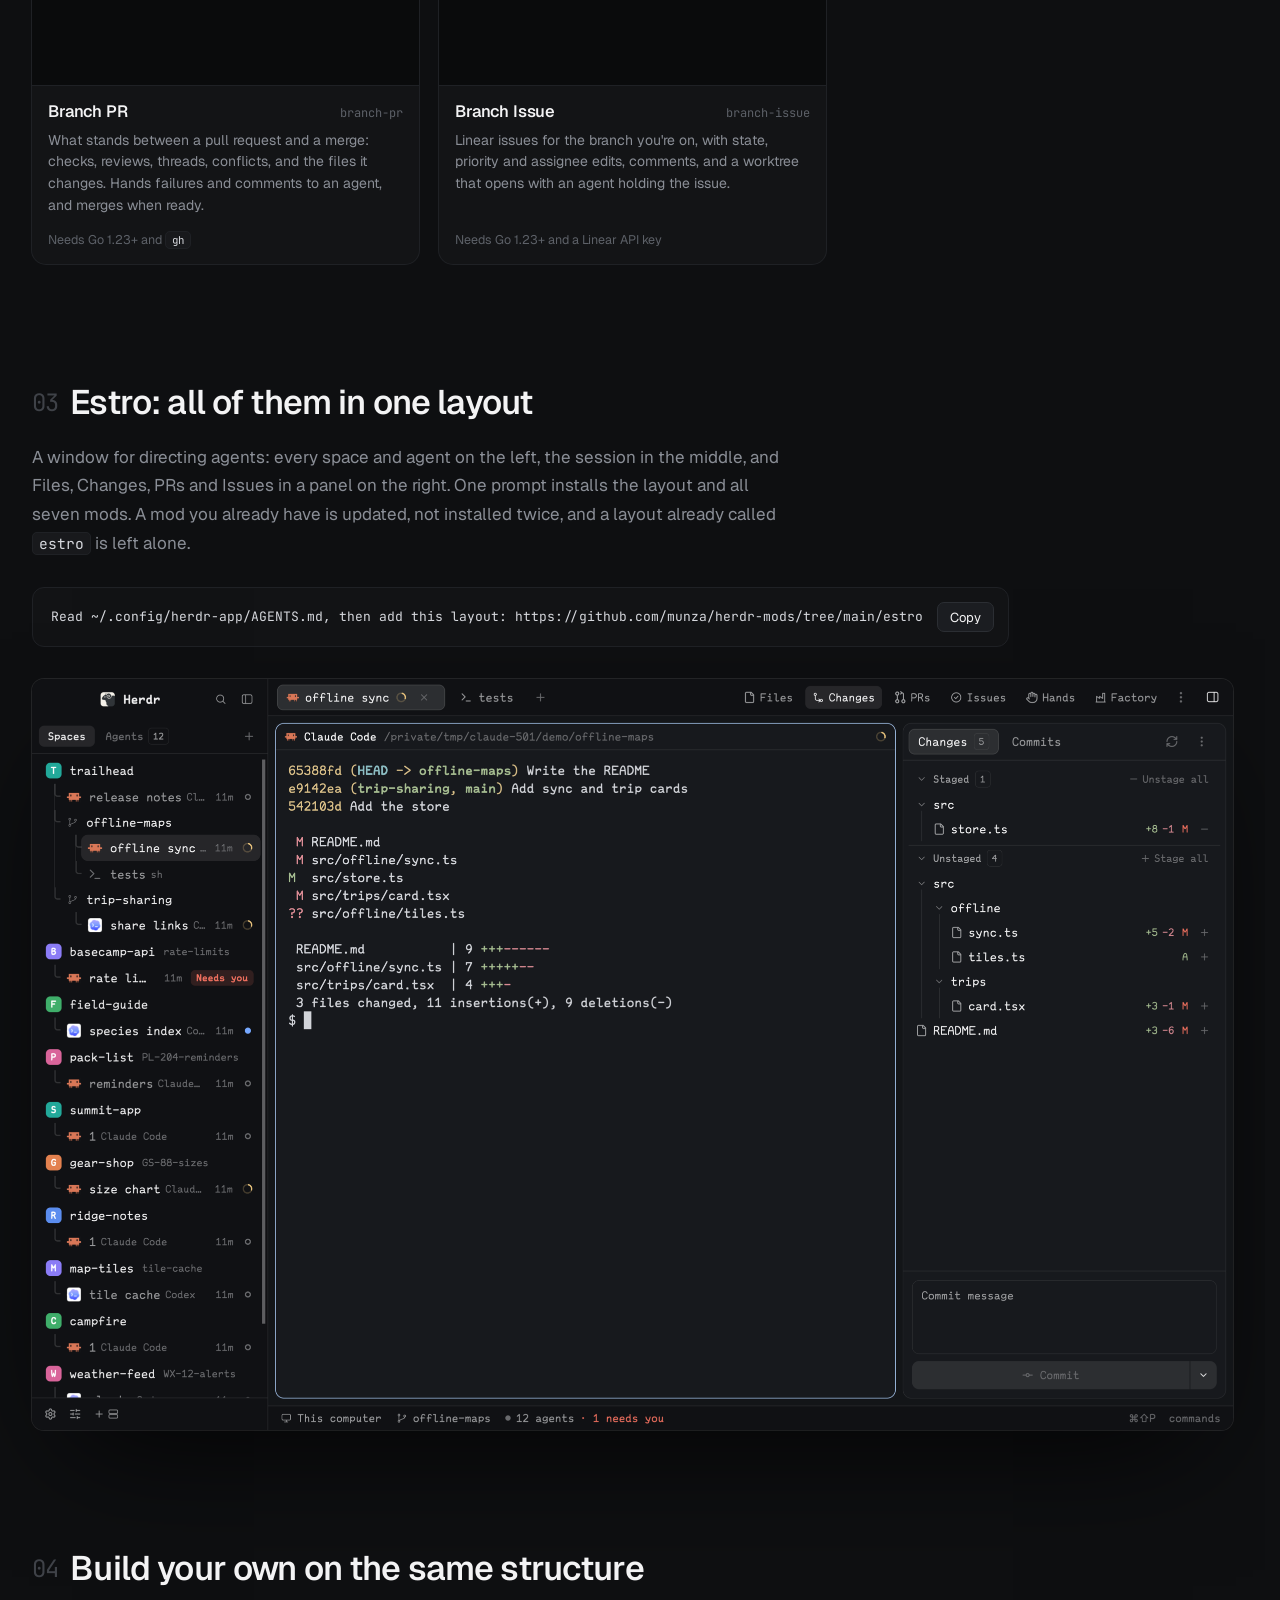
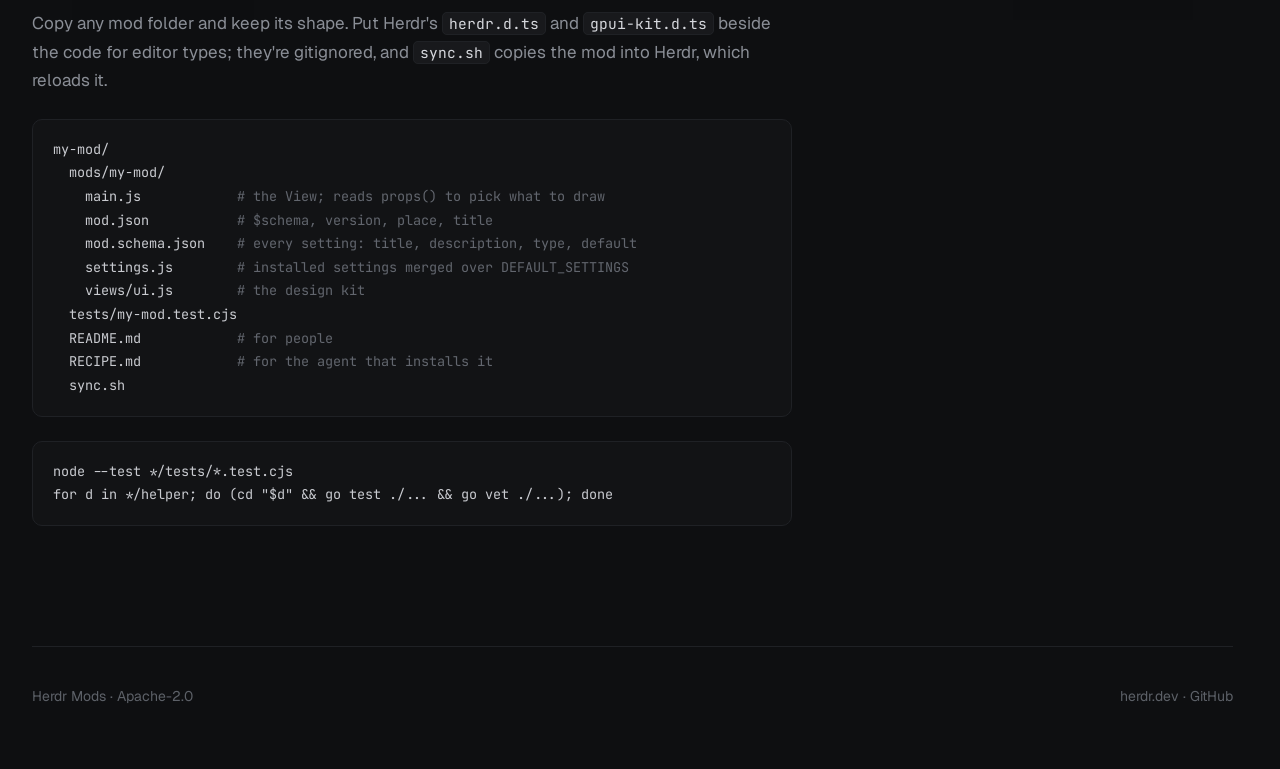
==== commit 0b8a3171: "Merge origin/main into better-sidebar-space-sort lists.test.cjs keeps main's image stub and this bra" ====
--- a/docs/index.html
+++ b/docs/index.html
@@ -96,7 +96,7 @@
       <a class="card" data-group="better" href="docs/better-icons.html">
         <div class="shot"><img src="https://raw.githubusercontent.com/munza/herdr-mods/main/better-icons/preview.png" alt="Better Icons in Herdr" loading="lazy" width="960" height="540"></div>
         <div class="meta"><b>Better Icons</b><span class="folder mono">better-icons</span></div>
-        <p>VS Code's Material Icon Theme for the other mods. With it installed, Better Files shows a colour icon for every file and folder; without it, mods keep their plain icons.</p>
+        <p>VS Code's Material Icon Theme for the other mods. With it installed, Better Files, Better Changes and Branch PR show a colour icon for every file and folder; without it, mods keep their plain icons.</p>
         <div class="needs">Nothing extra</div>
       </a>
       <a class="card" data-group="branch" href="docs/branch-pr.html">
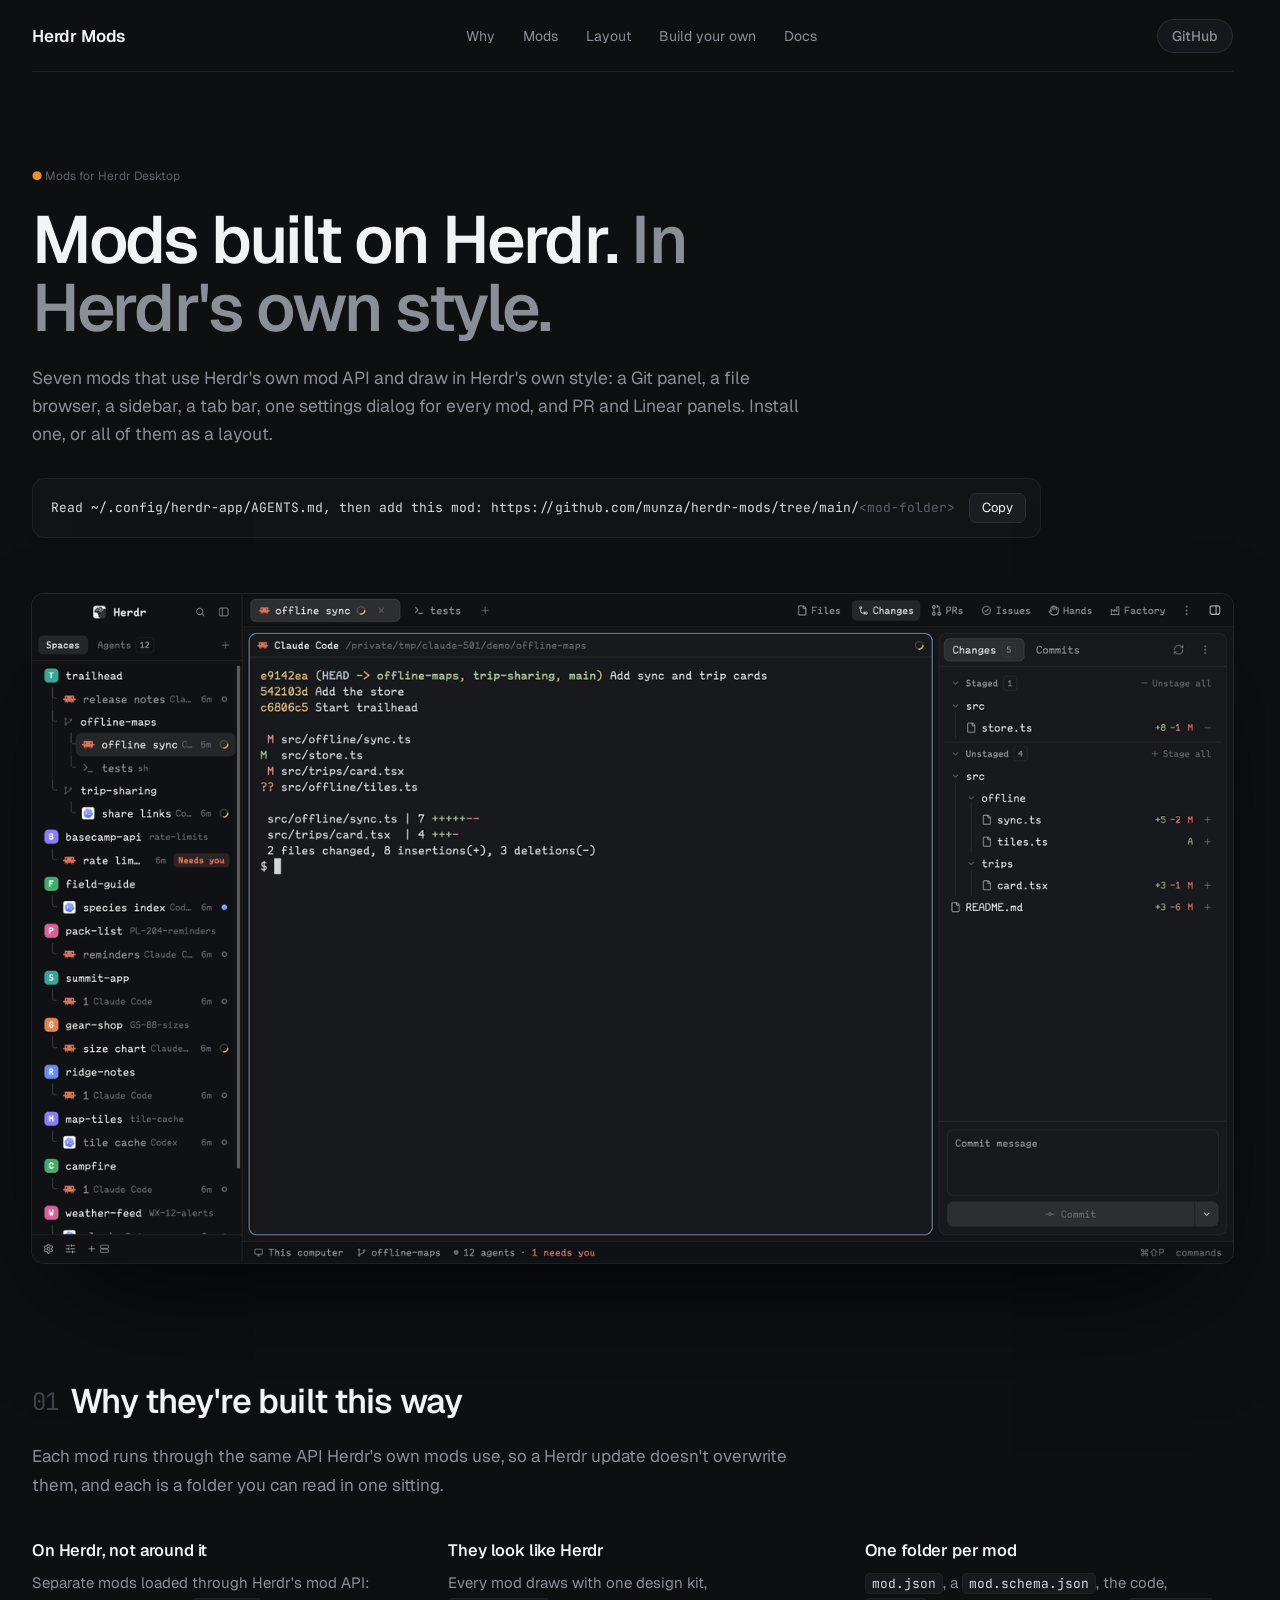
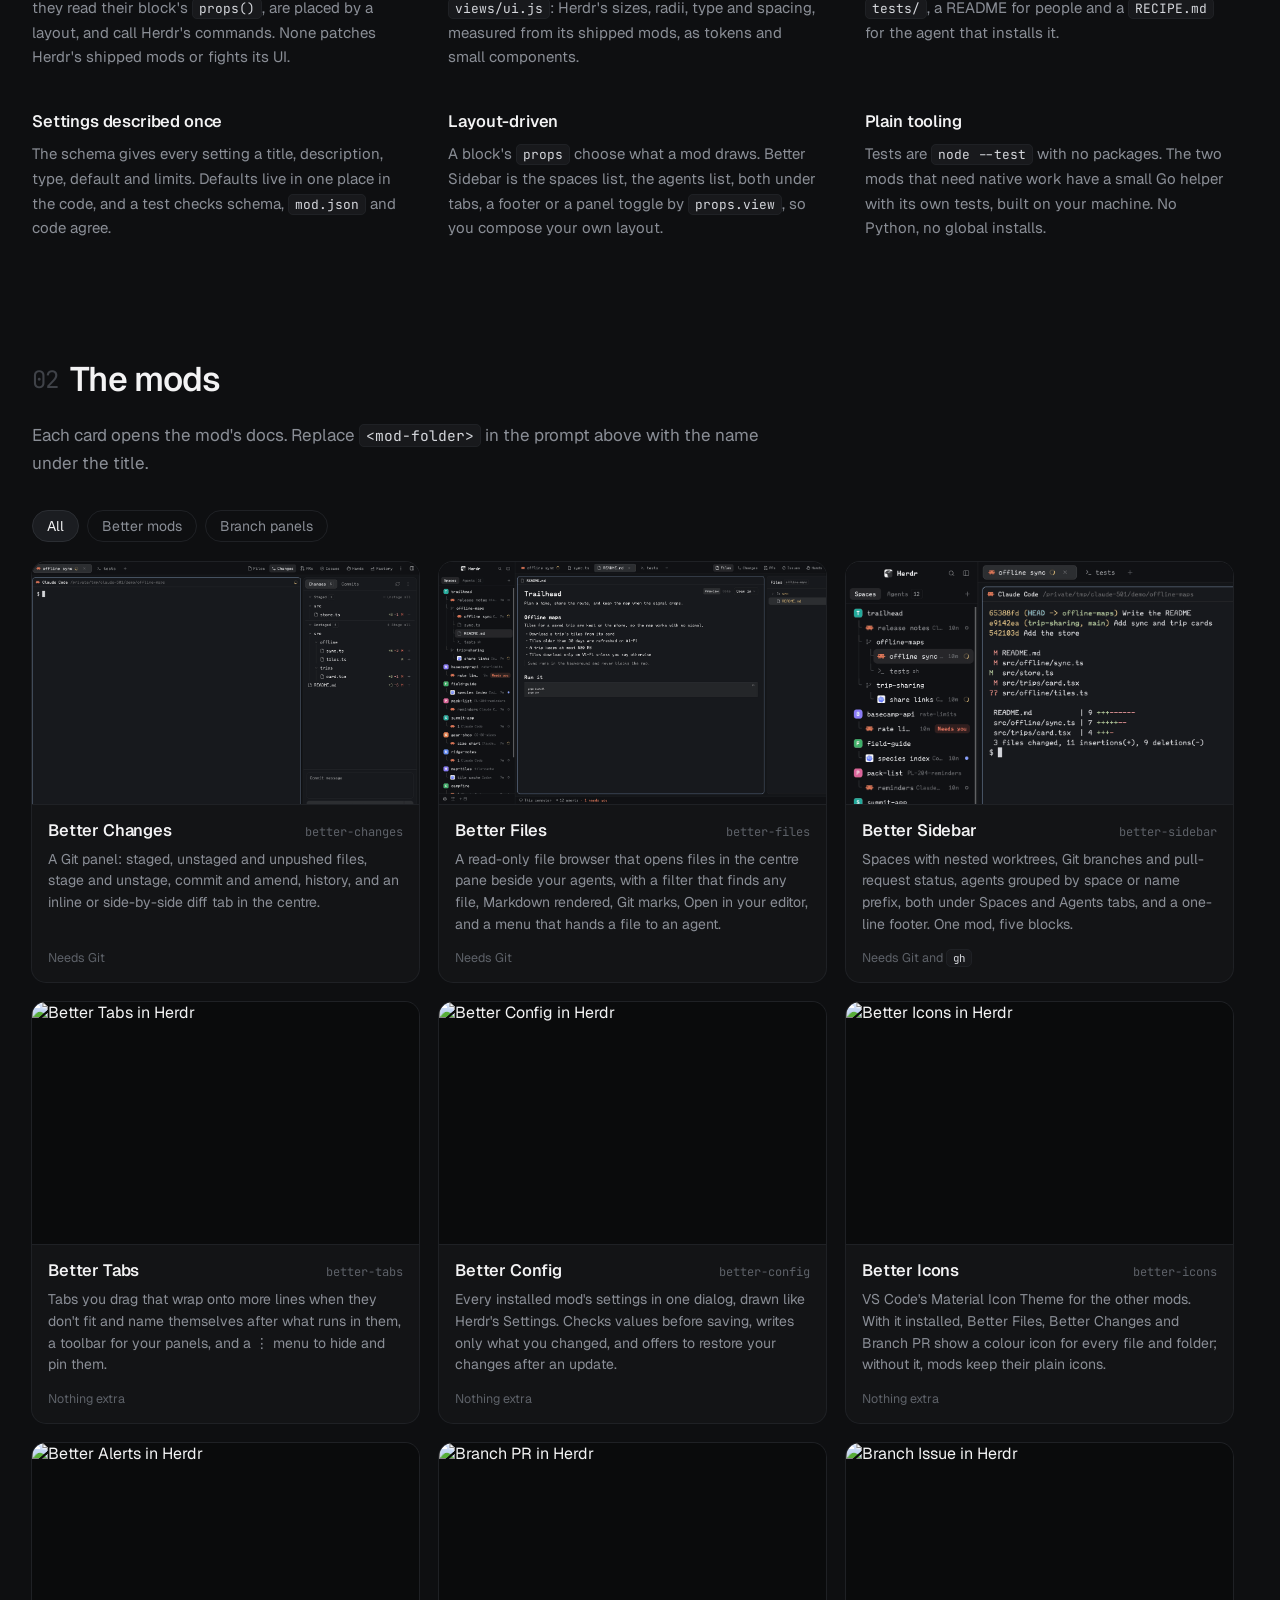
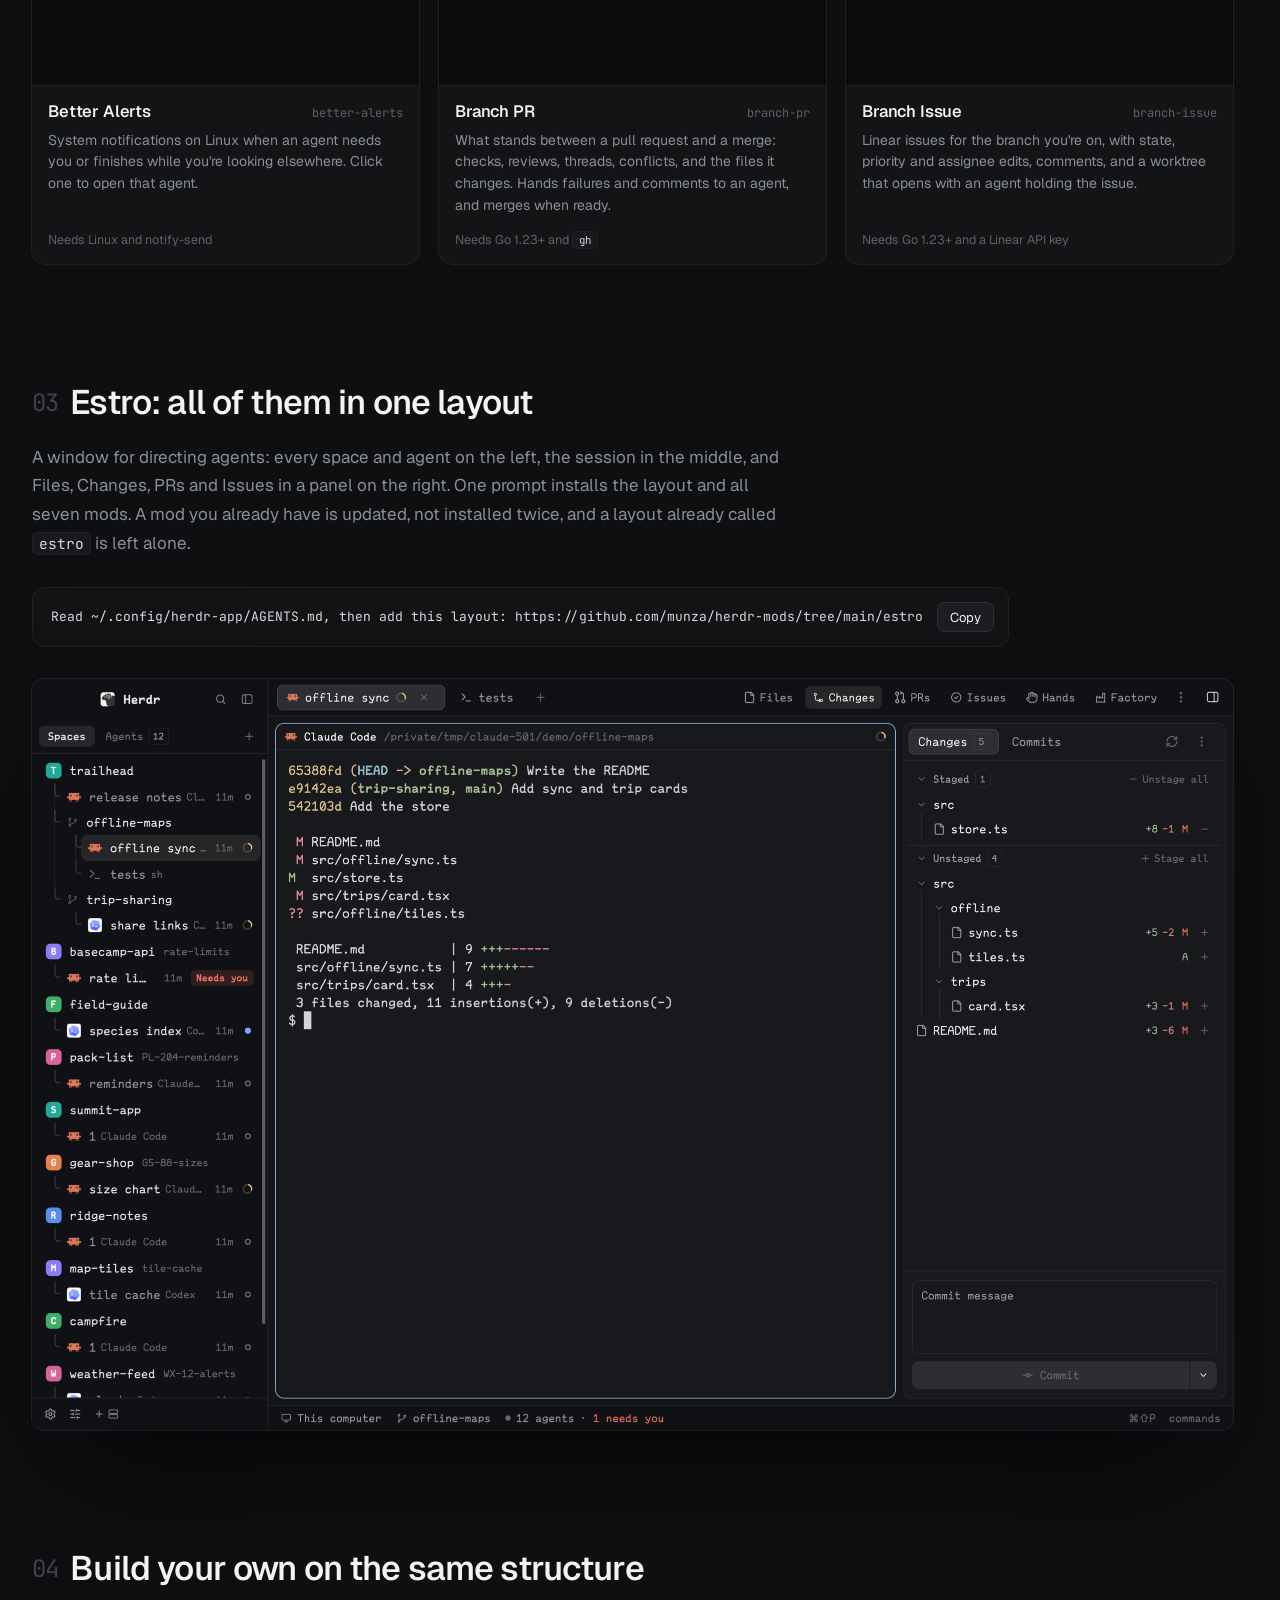
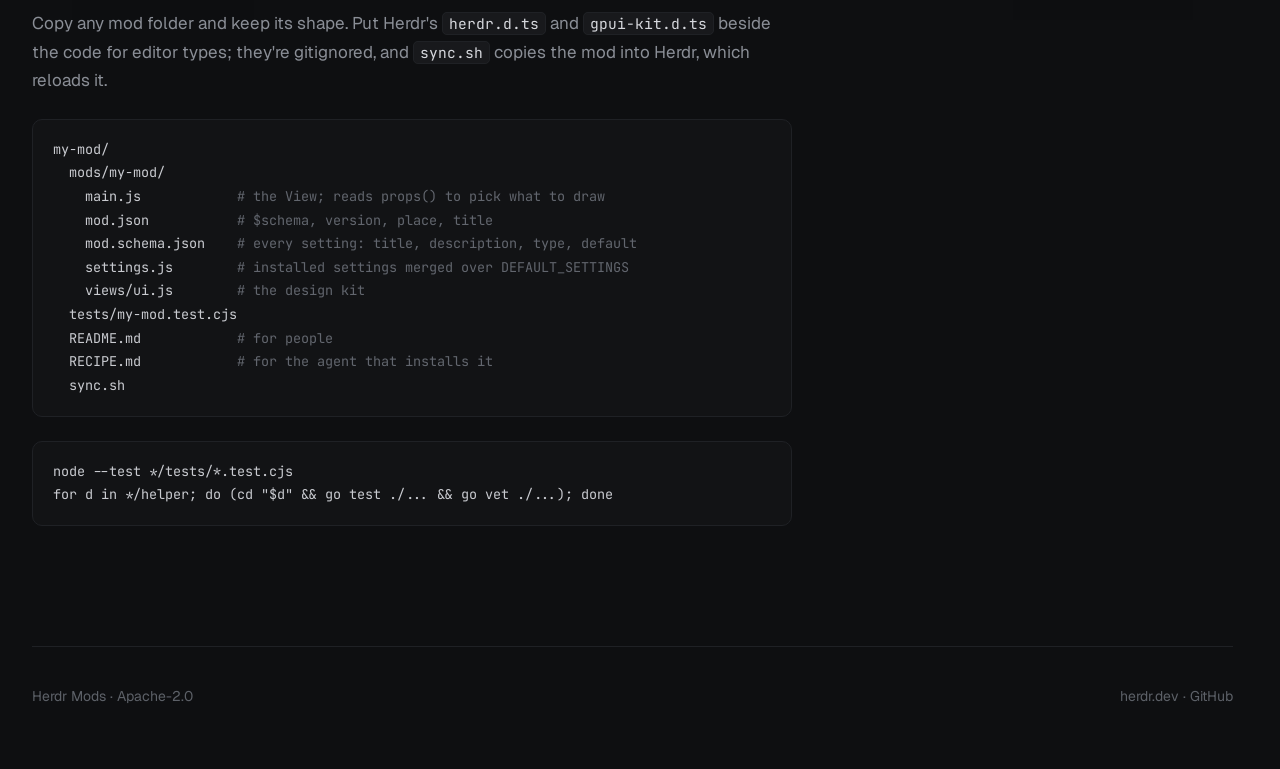
==== commit c7a71531: "Merge origin/main into better-alerts Co-Authored-By: Claude Opus 5.5 <noreply@anthropic.com>" ====
--- a/docs/index.html
+++ b/docs/index.html
@@ -99,6 +99,12 @@
         <p>VS Code's Material Icon Theme for the other mods. With it installed, Better Files, Better Changes and Branch PR show a colour icon for every file and folder; without it, mods keep their plain icons.</p>
         <div class="needs">Nothing extra</div>
       </a>
+      <a class="card" data-group="better" href="docs/better-alerts.html">
+        <div class="shot"><img src="https://raw.githubusercontent.com/munza/herdr-mods/main/better-alerts/preview.png" alt="Better Alerts in Herdr" loading="lazy" width="960" height="540"></div>
+        <div class="meta"><b>Better Alerts</b><span class="folder mono">better-alerts</span></div>
+        <p>System notifications on Linux when an agent needs you or finishes while you're looking elsewhere. Click one to open that agent.</p>
+        <div class="needs">Needs Linux and notify-send</div>
+      </a>
       <a class="card" data-group="branch" href="docs/branch-pr.html">
         <div class="shot"><img src="https://raw.githubusercontent.com/munza/herdr-mods/main/branch-pr/preview.png" alt="Branch PR in Herdr" loading="lazy" width="960" height="540"></div>
         <div class="meta"><b>Branch PR</b><span class="folder mono">branch-pr</span></div>
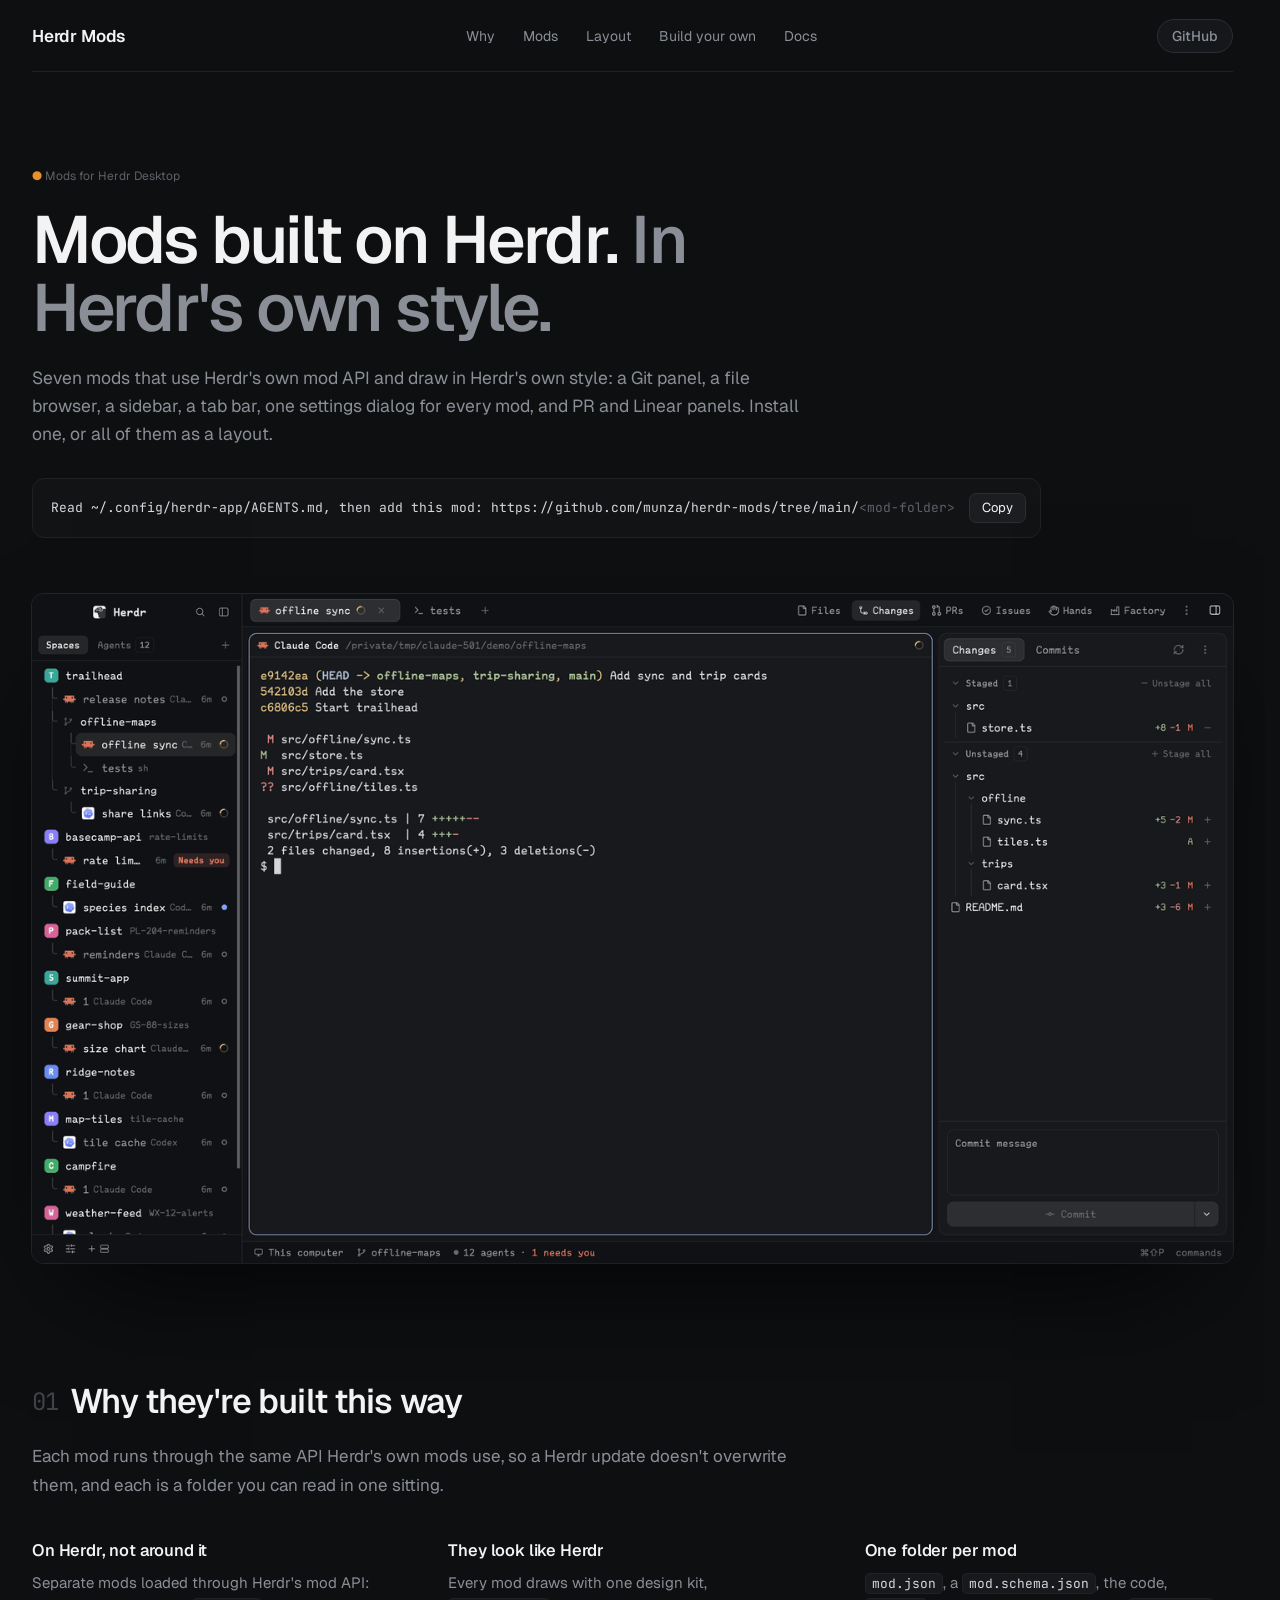
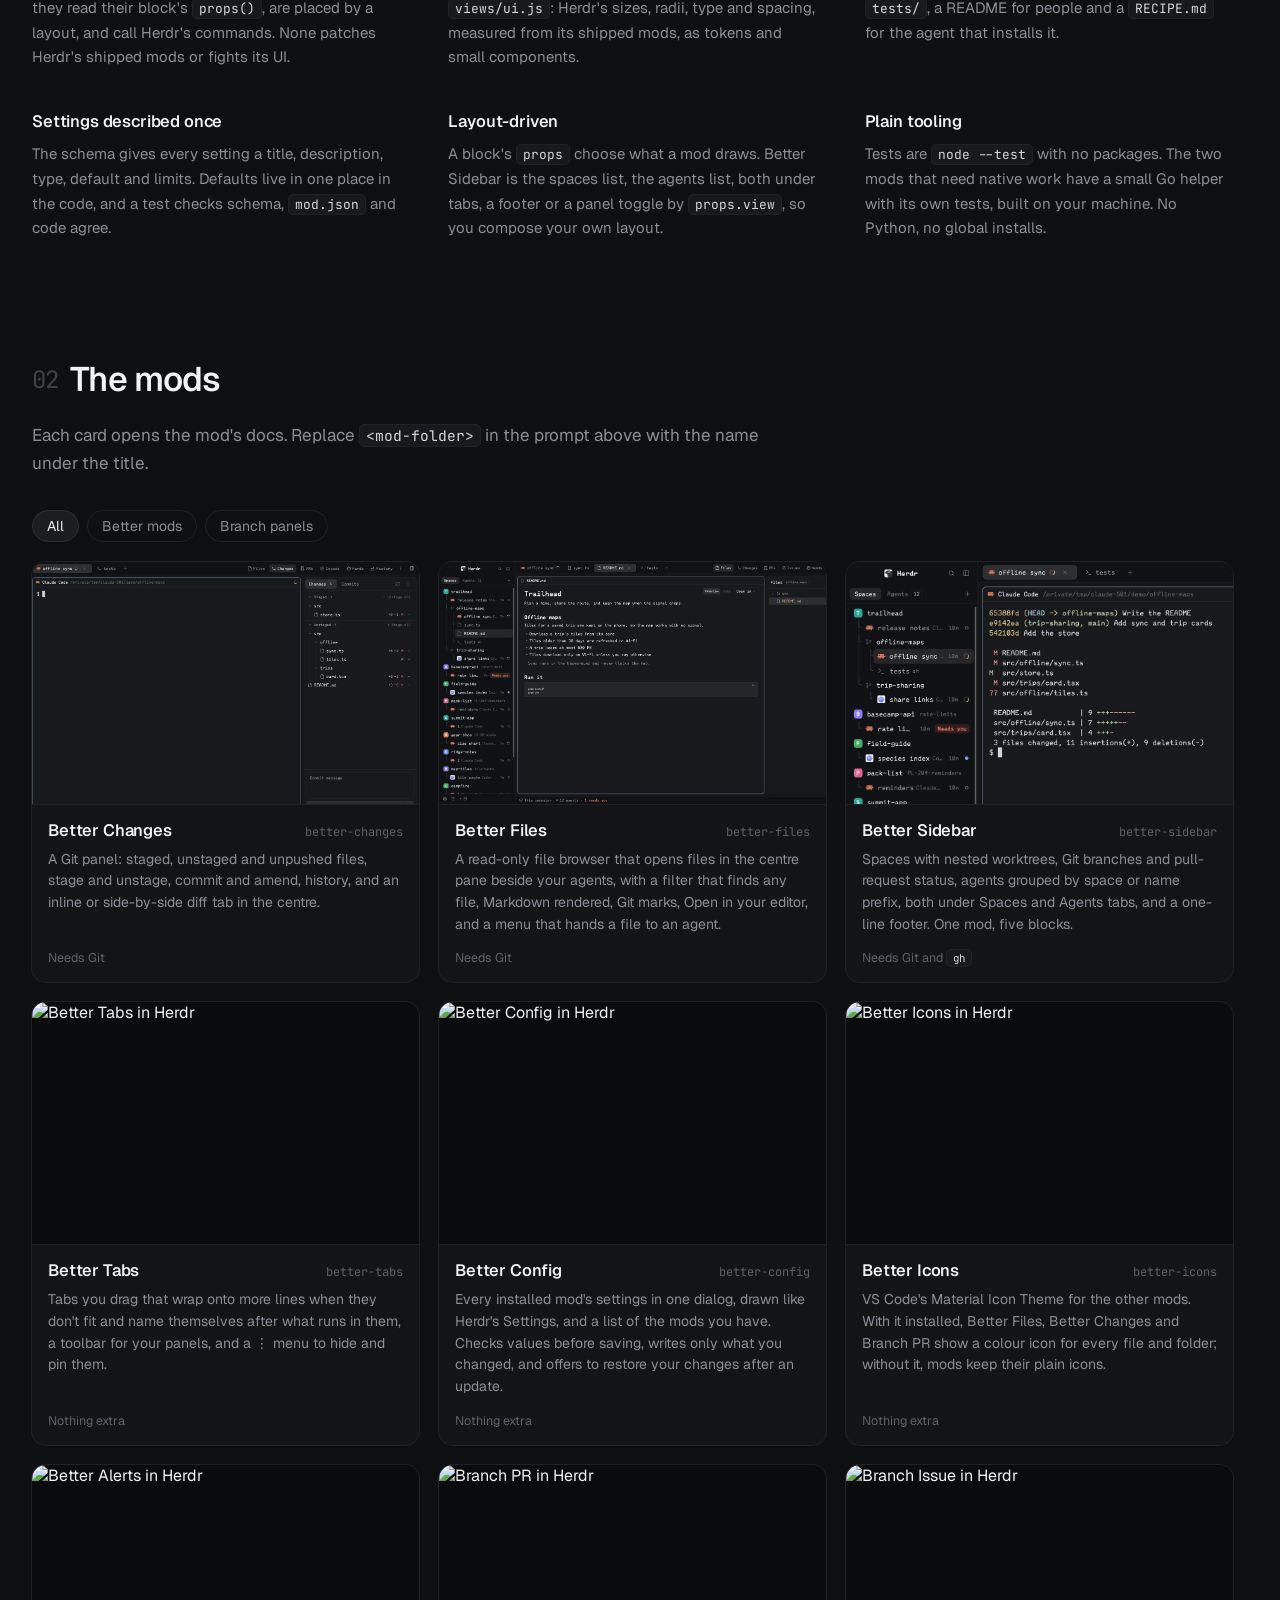
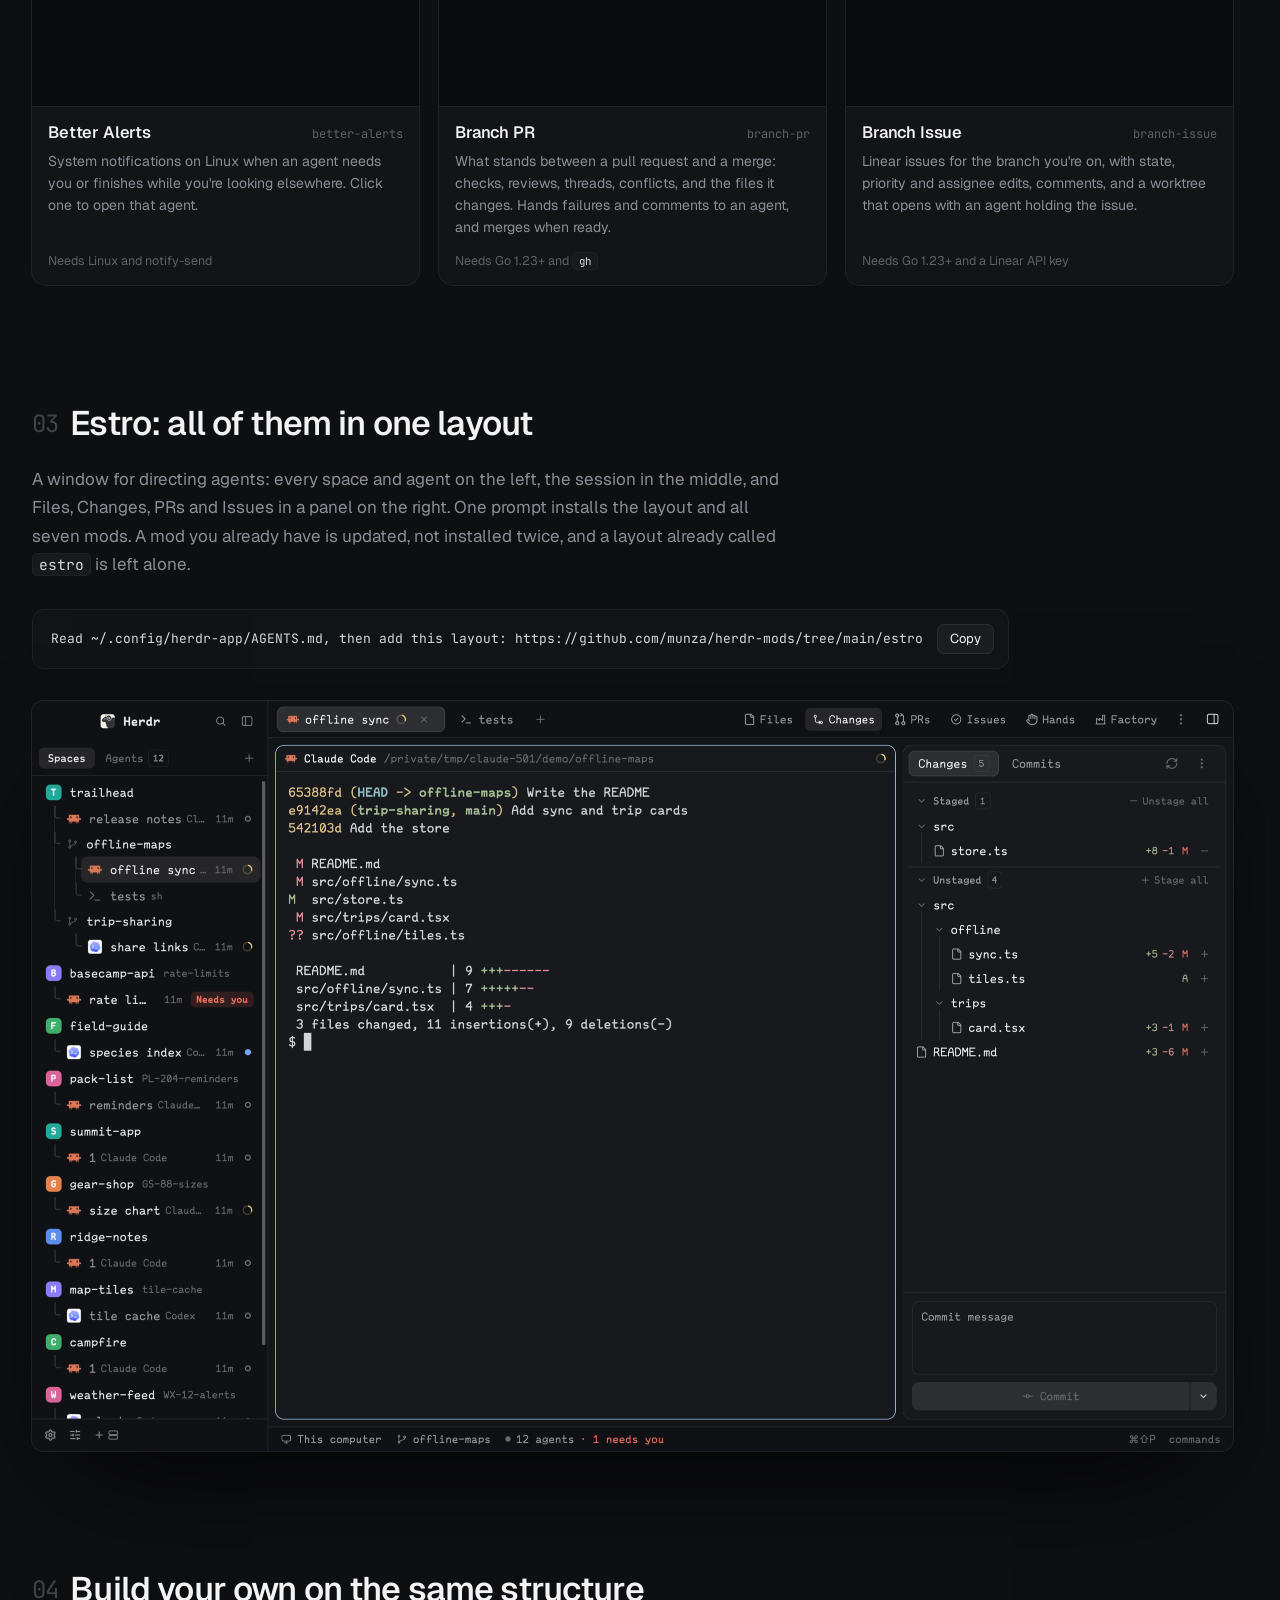
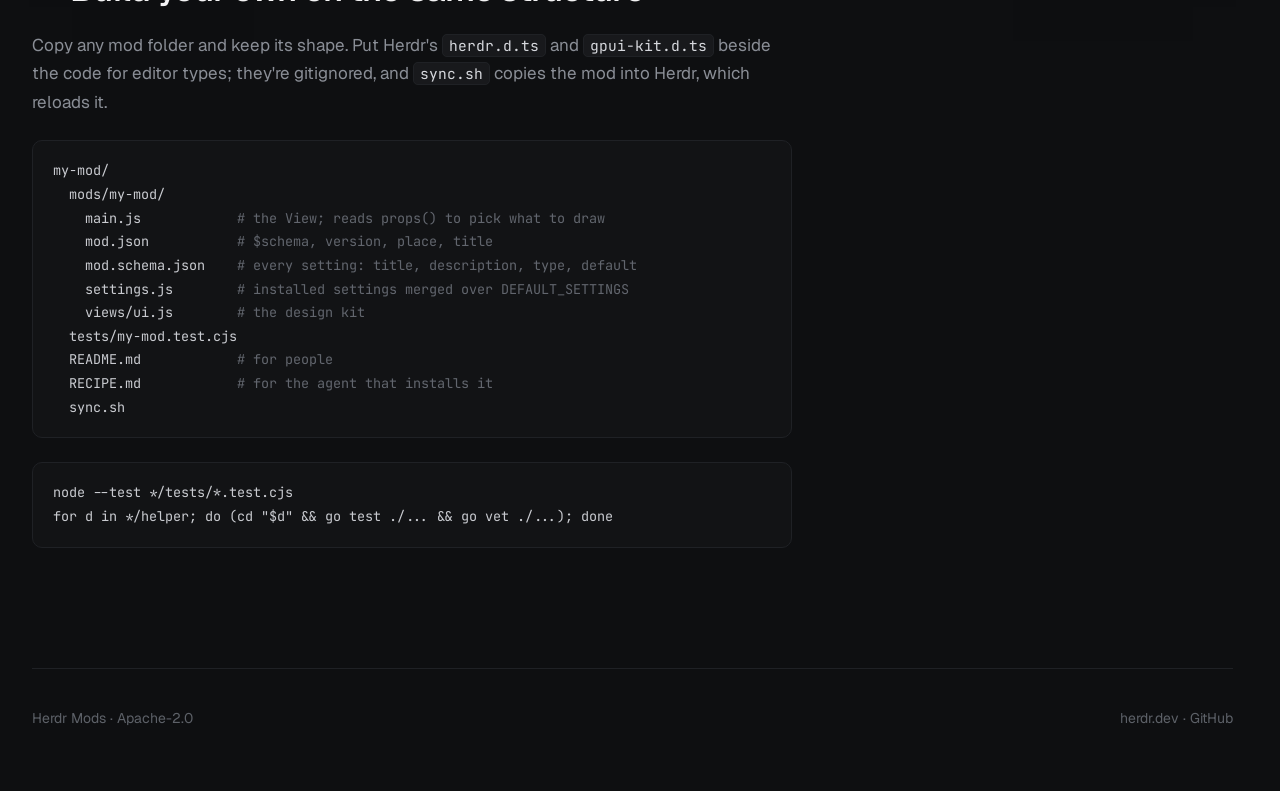
==== commit 5a0802e5: "Merge remote-tracking branch 'origin/main' into better-config-installed # Conflicts: #	README.md" ====
--- a/docs/index.html
+++ b/docs/index.html
@@ -90,7 +90,7 @@
       <a class="card" data-group="better" href="docs/better-config.html">
         <div class="shot"><img src="https://raw.githubusercontent.com/munza/herdr-mods/main/better-config/preview.png" alt="Better Config in Herdr" loading="lazy" width="960" height="540"></div>
         <div class="meta"><b>Better Config</b><span class="folder mono">better-config</span></div>
-        <p>Every installed mod's settings in one dialog, drawn like Herdr's Settings. Checks values before saving, writes only what you changed, and offers to restore your changes after an update.</p>
+        <p>Every installed mod's settings in one dialog, drawn like Herdr's Settings, and a list of the mods you have. Checks values before saving, writes only what you changed, and offers to restore your changes after an update.</p>
         <div class="needs">Nothing extra</div>
       </a>
       <a class="card" data-group="better" href="docs/better-icons.html">
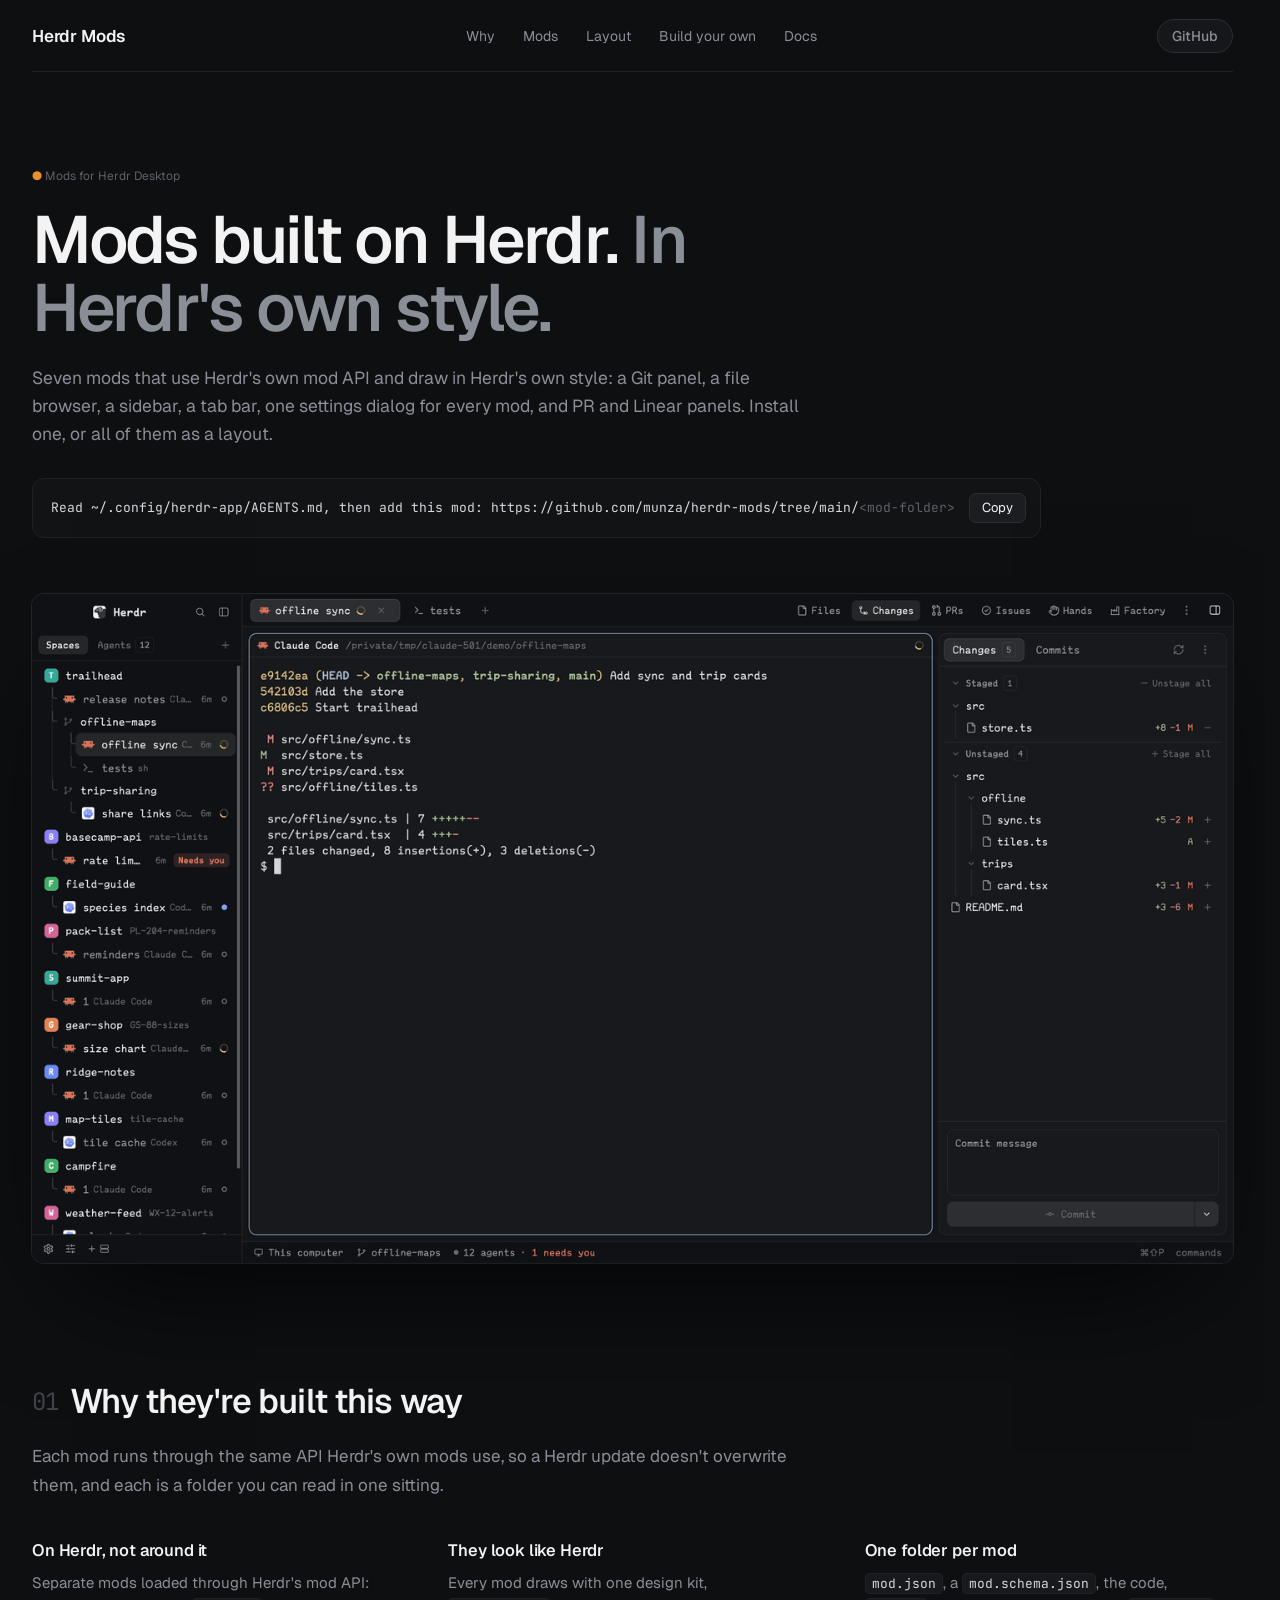
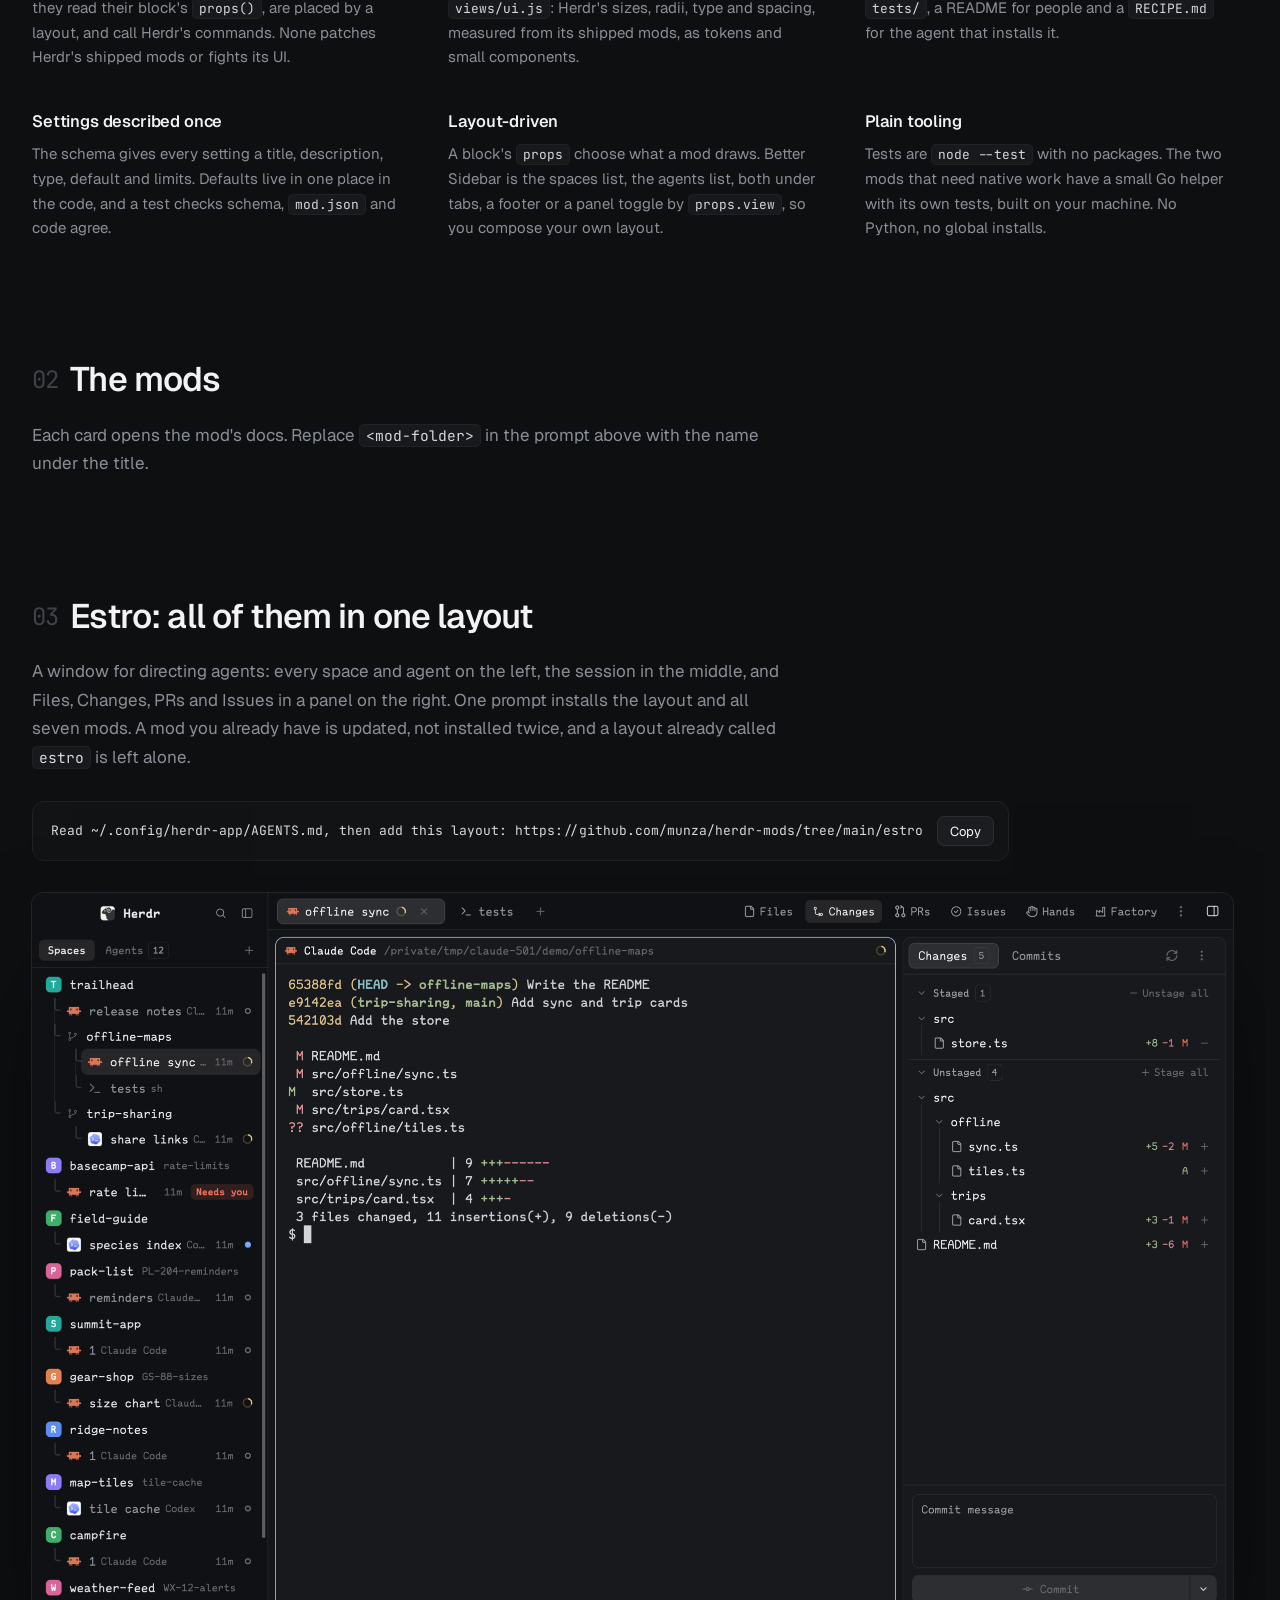
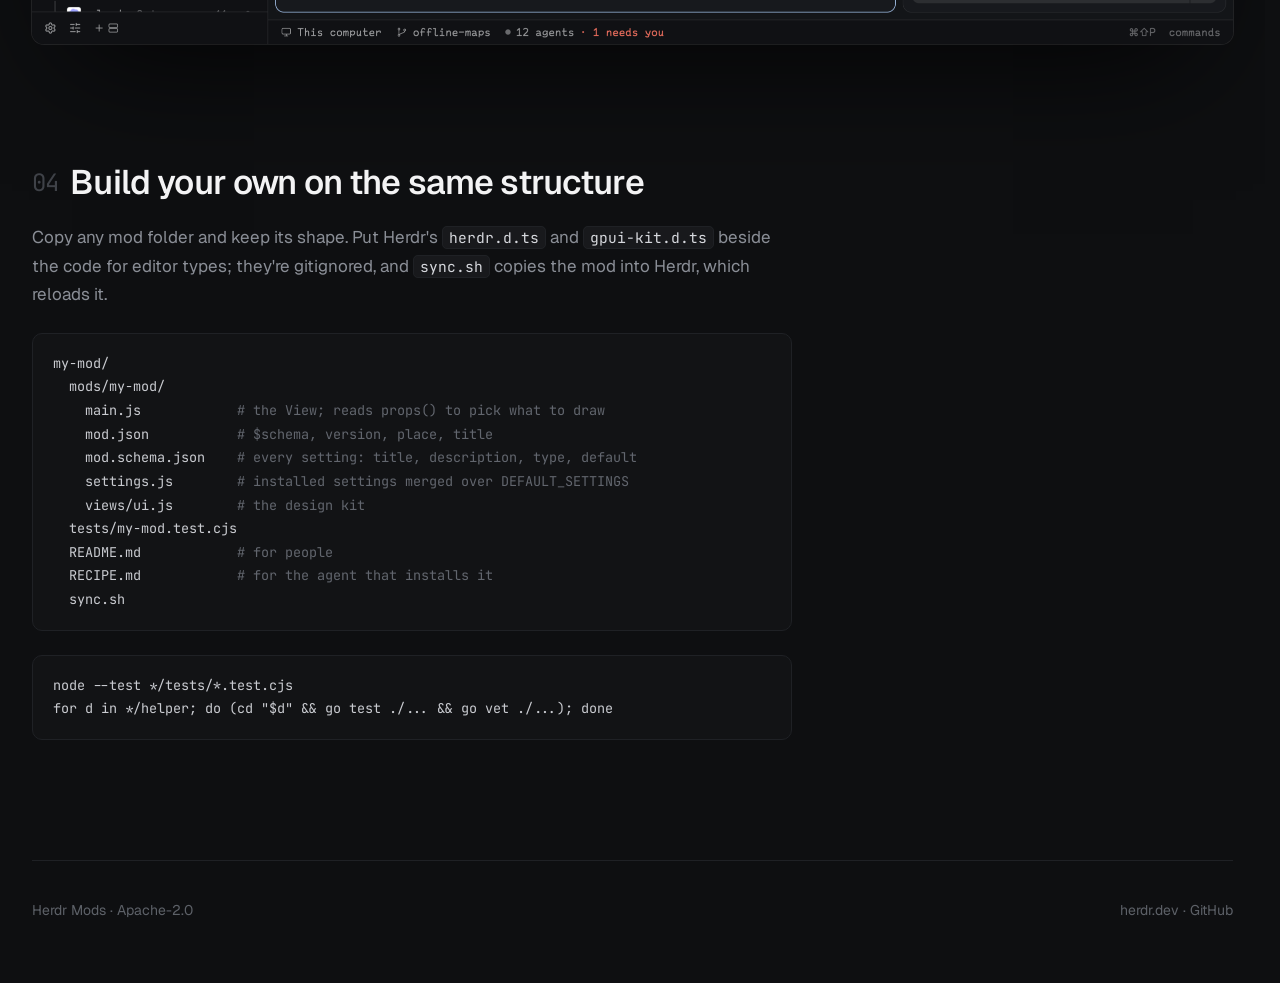
==== commit bc359179: "Generate the docs site from each mod's README Each mod's docs page and home-page card is built from " ====
--- a/docs/index.html
+++ b/docs/index.html
@@ -57,67 +57,7 @@
   <section id="mods">
     <h2><i>02</i>The mods</h2>
     <p class="lead">Each card opens the mod's docs. Replace <code>&lt;mod-folder&gt;</code> in the prompt above with the name under the title.</p>
-    <div class="filters" role="group" aria-label="Filter mods">
-      <button type="button" class="on" data-filter="all" aria-pressed="true">All</button>
-      <button type="button" data-filter="better" aria-pressed="false">Better mods</button>
-      <button type="button" data-filter="branch" aria-pressed="false">Branch panels</button>
-    </div>
-    <div class="grid">
-      <a class="card" data-group="better" href="docs/better-changes.html">
-        <div class="shot"><img src="gifs/better-changes.gif" alt="Better Changes in Herdr" loading="lazy" width="960" height="540"></div>
-        <div class="meta"><b>Better Changes</b><span class="folder mono">better-changes</span></div>
-        <p>A Git panel: staged, unstaged and unpushed files, stage and unstage, commit and amend, history, and an inline or side-by-side diff tab in the centre.</p>
-        <div class="needs">Needs Git</div>
-      </a>
-      <a class="card" data-group="better" href="docs/better-files.html">
-        <div class="shot"><img src="gifs/better-files.gif" alt="Better Files in Herdr" loading="lazy" width="960" height="540"></div>
-        <div class="meta"><b>Better Files</b><span class="folder mono">better-files</span></div>
-        <p>A read-only file browser that opens files in the centre pane beside your agents, with a filter that finds any file, Markdown rendered, Git marks, Open in your editor, and a menu that hands a file to an agent.</p>
-        <div class="needs">Needs Git</div>
-      </a>
-      <a class="card" data-group="better" href="docs/better-sidebar.html">
-        <div class="shot"><img src="gifs/better-sidebar.gif" alt="Better Sidebar in Herdr" loading="lazy" width="960" height="540"></div>
-        <div class="meta"><b>Better Sidebar</b><span class="folder mono">better-sidebar</span></div>
-        <p>Spaces with nested worktrees, Git branches and pull-request status, agents grouped by space or name prefix, both under Spaces and Agents tabs, and a one-line footer. One mod, five blocks.</p>
-        <div class="needs">Needs Git and <code>gh</code></div>
-      </a>
-      <a class="card" data-group="better" href="docs/better-tabs.html">
-        <div class="shot"><img src="https://raw.githubusercontent.com/munza/herdr-mods/main/better-tabs/preview.png" alt="Better Tabs in Herdr" loading="lazy" width="960" height="540"></div>
-        <div class="meta"><b>Better Tabs</b><span class="folder mono">better-tabs</span></div>
-        <p>Tabs you drag that wrap onto more lines when they don't fit and name themselves after what runs in them, a toolbar for your panels, and a ⋮ menu to hide and pin them.</p>
-        <div class="needs">Nothing extra</div>
-      </a>
-      <a class="card" data-group="better" href="docs/better-config.html">
-        <div class="shot"><img src="https://raw.githubusercontent.com/munza/herdr-mods/main/better-config/preview.png" alt="Better Config in Herdr" loading="lazy" width="960" height="540"></div>
-        <div class="meta"><b>Better Config</b><span class="folder mono">better-config</span></div>
-        <p>Every installed mod's settings in one dialog, drawn like Herdr's Settings, and a list of the mods you have. Checks values before saving, writes only what you changed, and offers to restore your changes after an update.</p>
-        <div class="needs">Nothing extra</div>
-      </a>
-      <a class="card" data-group="better" href="docs/better-icons.html">
-        <div class="shot"><img src="https://raw.githubusercontent.com/munza/herdr-mods/main/better-icons/preview.png" alt="Better Icons in Herdr" loading="lazy" width="960" height="540"></div>
-        <div class="meta"><b>Better Icons</b><span class="folder mono">better-icons</span></div>
-        <p>VS Code's Material Icon Theme for the other mods. With it installed, Better Files, Better Changes and Branch PR show a colour icon for every file and folder; without it, mods keep their plain icons.</p>
-        <div class="needs">Nothing extra</div>
-      </a>
-      <a class="card" data-group="better" href="docs/better-alerts.html">
-        <div class="shot"><img src="https://raw.githubusercontent.com/munza/herdr-mods/main/better-alerts/preview.png" alt="Better Alerts in Herdr" loading="lazy" width="960" height="540"></div>
-        <div class="meta"><b>Better Alerts</b><span class="folder mono">better-alerts</span></div>
-        <p>System notifications on Linux when an agent needs you or finishes while you're looking elsewhere. Click one to open that agent.</p>
-        <div class="needs">Needs Linux and notify-send</div>
-      </a>
-      <a class="card" data-group="branch" href="docs/branch-pr.html">
-        <div class="shot"><img src="https://raw.githubusercontent.com/munza/herdr-mods/main/branch-pr/preview.png" alt="Branch PR in Herdr" loading="lazy" width="960" height="540"></div>
-        <div class="meta"><b>Branch PR</b><span class="folder mono">branch-pr</span></div>
-        <p>What stands between a pull request and a merge: checks, reviews, threads, conflicts, and the files it changes. Hands failures and comments to an agent, and merges when ready.</p>
-        <div class="needs">Needs Go 1.23+ and <code>gh</code></div>
-      </a>
-      <a class="card" data-group="branch" href="docs/branch-issue.html">
-        <div class="shot"><img src="https://raw.githubusercontent.com/munza/herdr-mods/main/branch-issue/preview.png" alt="Branch Issue in Herdr" loading="lazy" width="960" height="540"></div>
-        <div class="meta"><b>Branch Issue</b><span class="folder mono">branch-issue</span></div>
-        <p>Linear issues for the branch you're on, with state, priority and assignee edits, comments, and a worktree that opens with an agent holding the issue.</p>
-        <div class="needs">Needs Go 1.23+ and a Linear API key</div>
-      </a>
-    </div>
+    <!-- Mod filters and cards: written by site/build.cjs from site/mods.json and each mod's README. -->
   </section>
 
   <section id="estro">
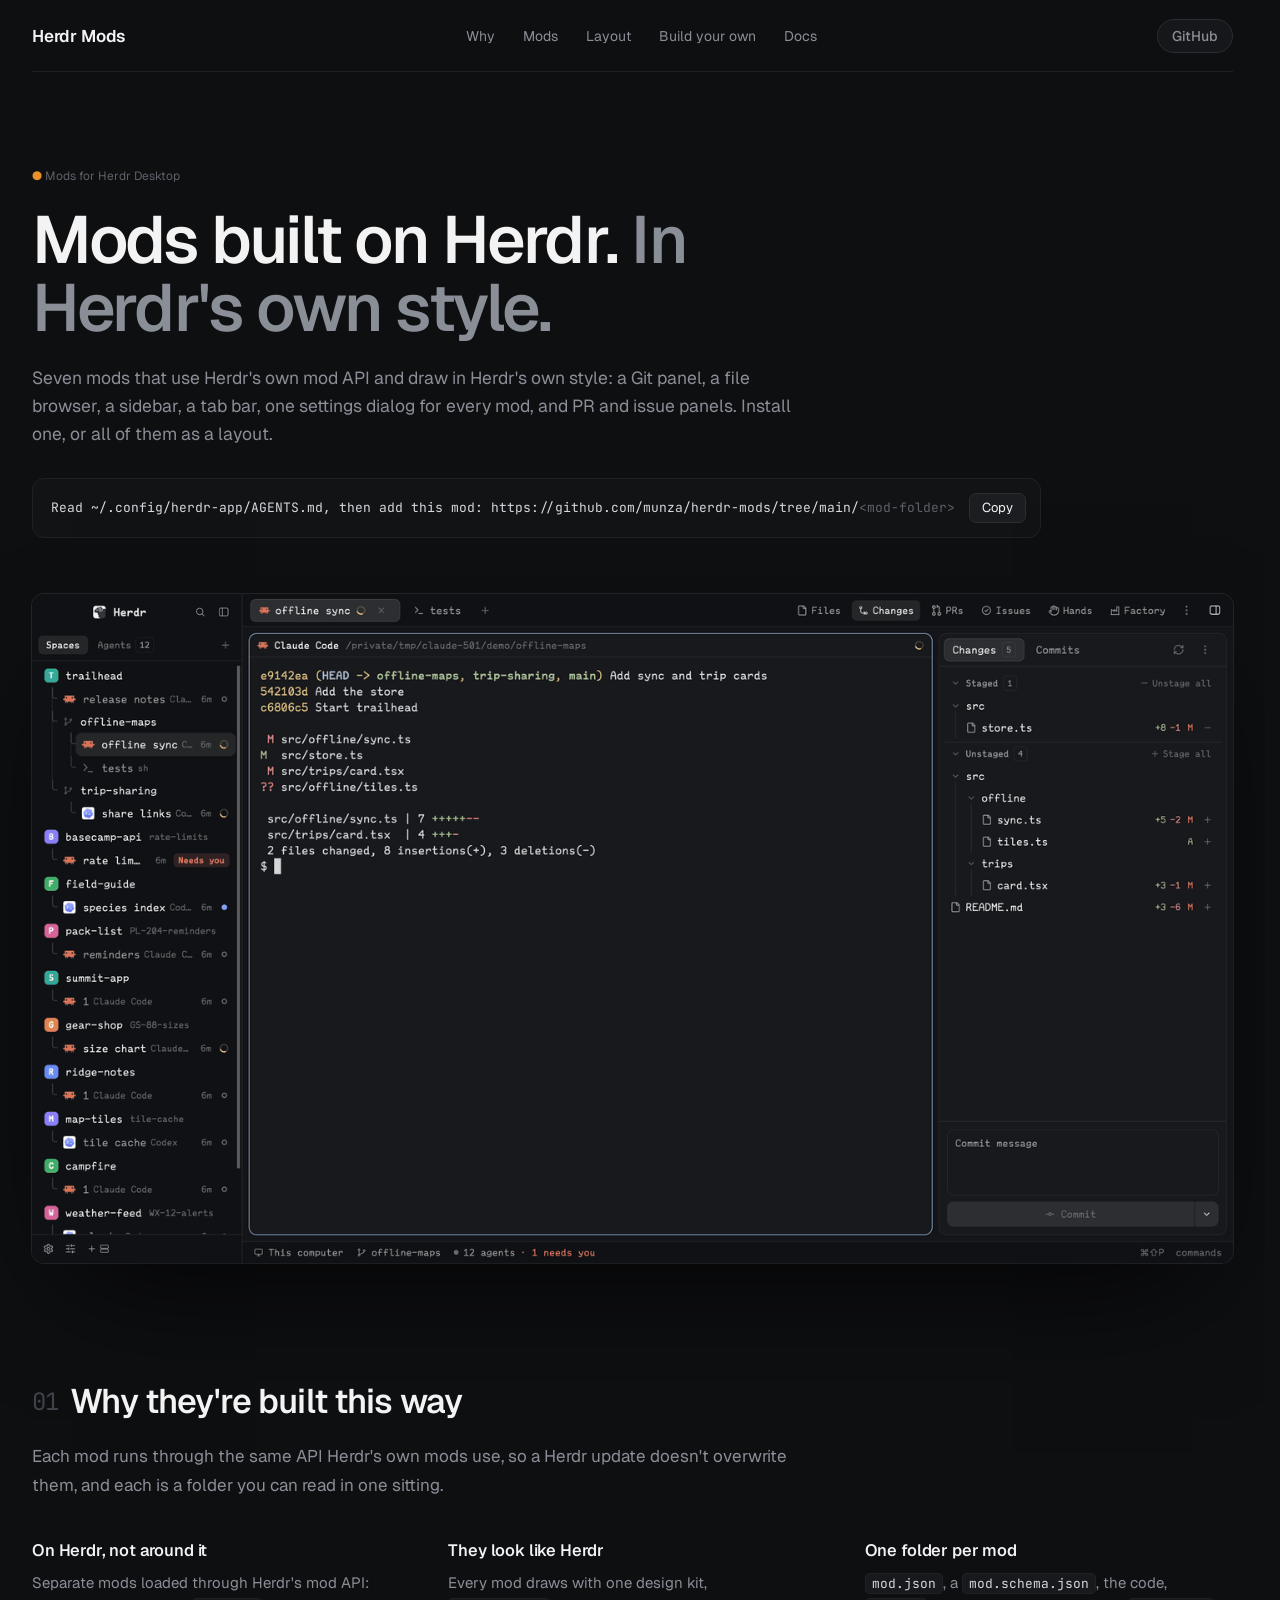
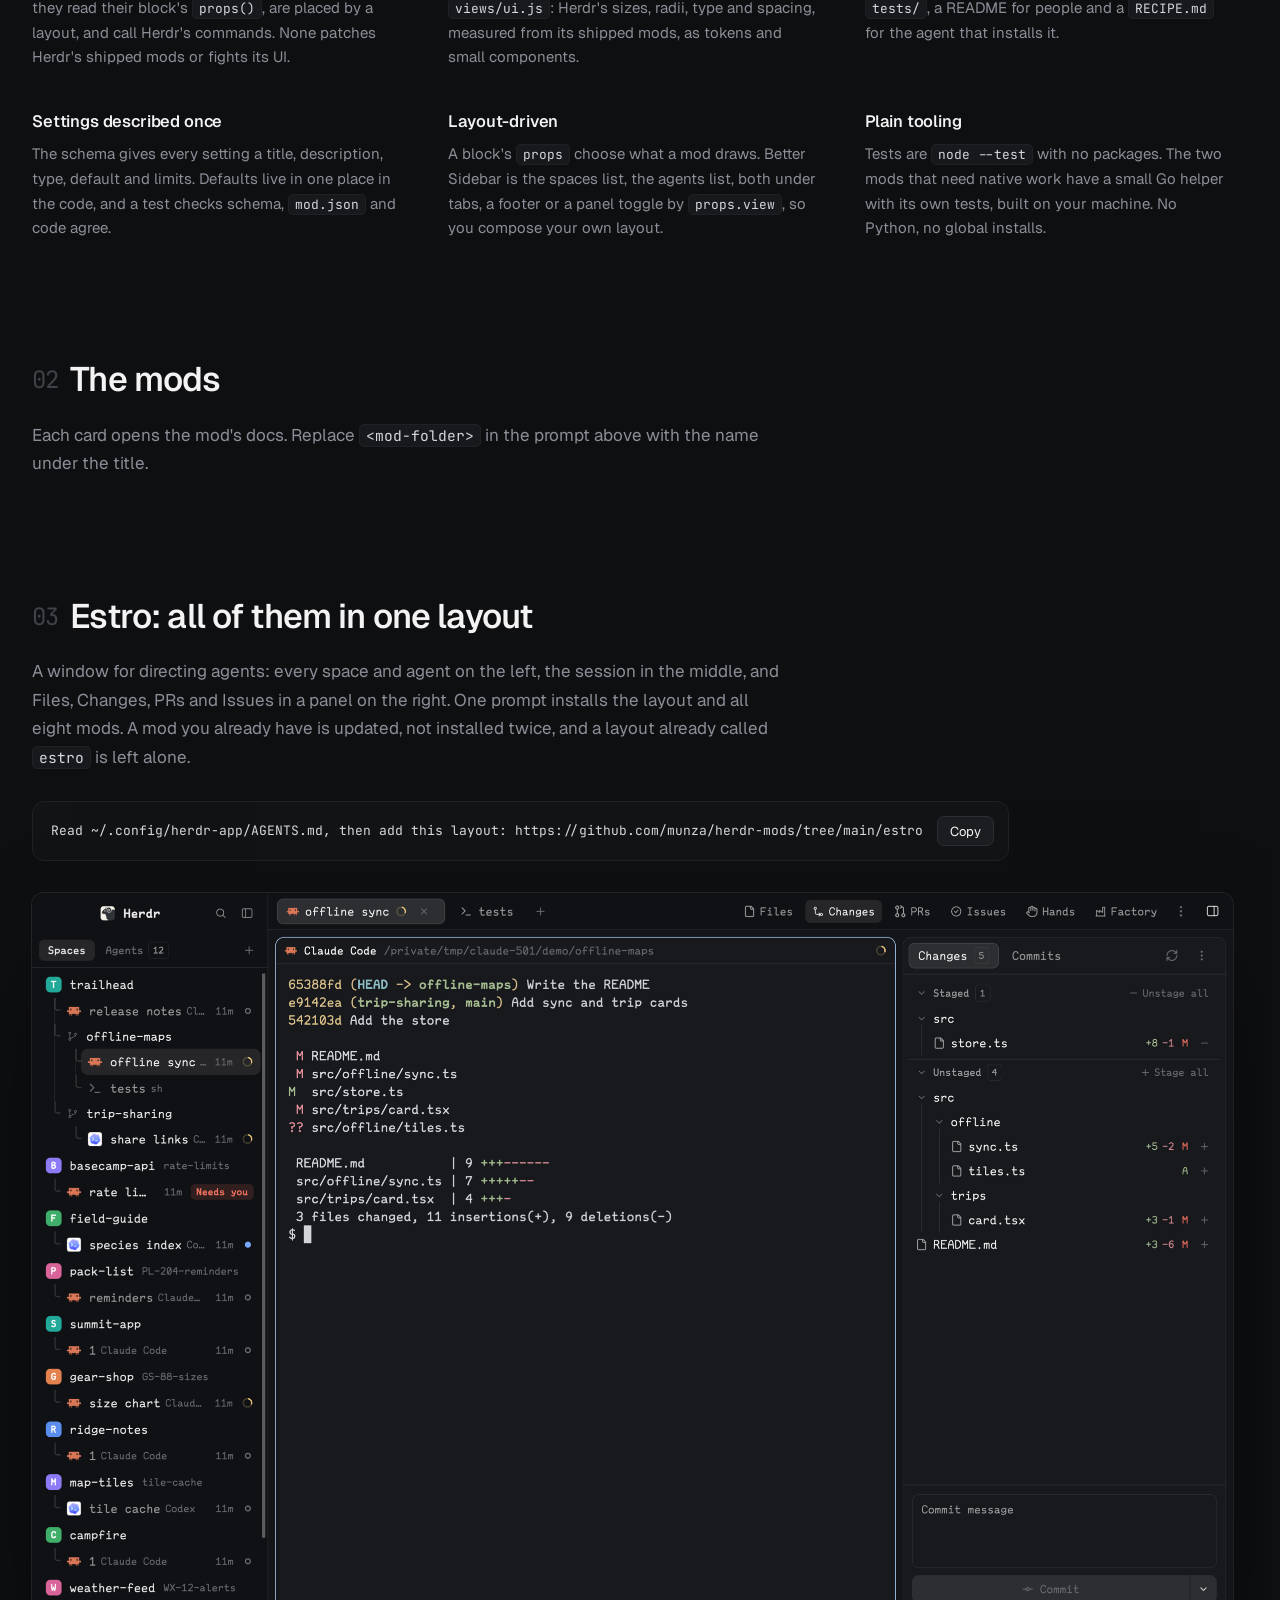
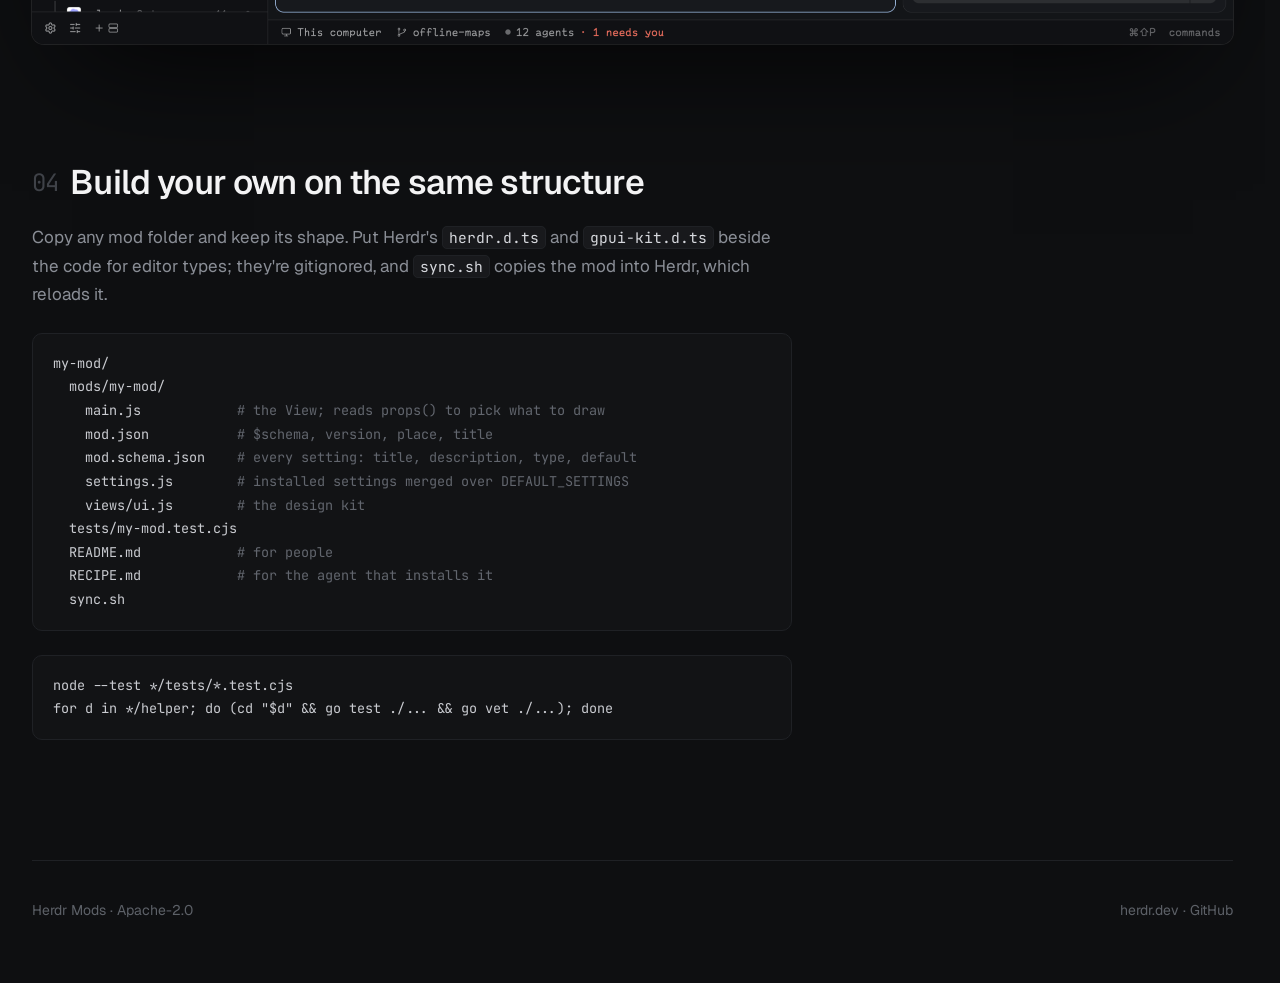
==== commit fa9984f7: "feat: add Better Search, one popup to find tabs, agents, files, commands, PRs and issues Better Sear" ====
--- a/docs/index.html
+++ b/docs/index.html
@@ -4,7 +4,7 @@
 <meta charset="utf-8">
 <meta name="viewport" content="width=device-width, initial-scale=1">
 <title>Herdr Mods</title>
-<meta name="description" content="Mods for Herdr Desktop built on Herdr's own mod API: Git, files, sidebar, tabs, settings, PRs and Linear.">
+<meta name="description" content="Mods for Herdr Desktop built on Herdr's own mod API: Git, files, sidebar, tabs, settings, pull requests and issues.">
 <meta name="theme-color" content="#0e0f11">
 <link rel="preconnect" href="https://fonts.googleapis.com">
 <link rel="preconnect" href="https://fonts.gstatic.com" crossorigin>
@@ -28,7 +28,7 @@
   <header class="hero">
     <div class="tag"><span>●</span> Mods for <a href="https://herdr.dev/">Herdr Desktop</a></div>
     <h1>Mods built on Herdr. <span>In Herdr's own style.</span></h1>
-    <p>Seven mods that use Herdr's own mod API and draw in Herdr's own style: a Git panel, a file browser, a sidebar, a tab bar, one settings dialog for every mod, and PR and Linear panels. Install one, or all of them as a layout.</p>
+    <p>Seven mods that use Herdr's own mod API and draw in Herdr's own style: a Git panel, a file browser, a sidebar, a tab bar, one settings dialog for every mod, and PR and issue panels. Install one, or all of them as a layout.</p>
     <div class="prompt">
       <code id="p-mod">Read ~/.config/herdr-app/AGENTS.md, then add this mod: https://github.com/munza/herdr-mods/tree/main/<span>&lt;mod-folder&gt;</span></code>
       <button class="copy" data-copy="p-mod" type="button">Copy</button>
@@ -62,7 +62,7 @@
 
   <section id="estro">
     <h2><i>03</i>Estro: all of them in one layout</h2>
-    <p class="lead">A window for directing agents: every space and agent on the left, the session in the middle, and Files, Changes, PRs and Issues in a panel on the right. One prompt installs the layout and all seven mods. A mod you already have is updated, not installed twice, and a layout already called <code>estro</code> is left alone.</p>
+    <p class="lead">A window for directing agents: every space and agent on the left, the session in the middle, and Files, Changes, PRs and Issues in a panel on the right. One prompt installs the layout and all eight mods. A mod you already have is updated, not installed twice, and a layout already called <code>estro</code> is left alone.</p>
     <div class="prompt">
       <code id="p-estro">Read ~/.config/herdr-app/AGENTS.md, then add this layout: https://github.com/munza/herdr-mods/tree/main/estro</code>
       <button class="copy" data-copy="p-estro" type="button">Copy</button>
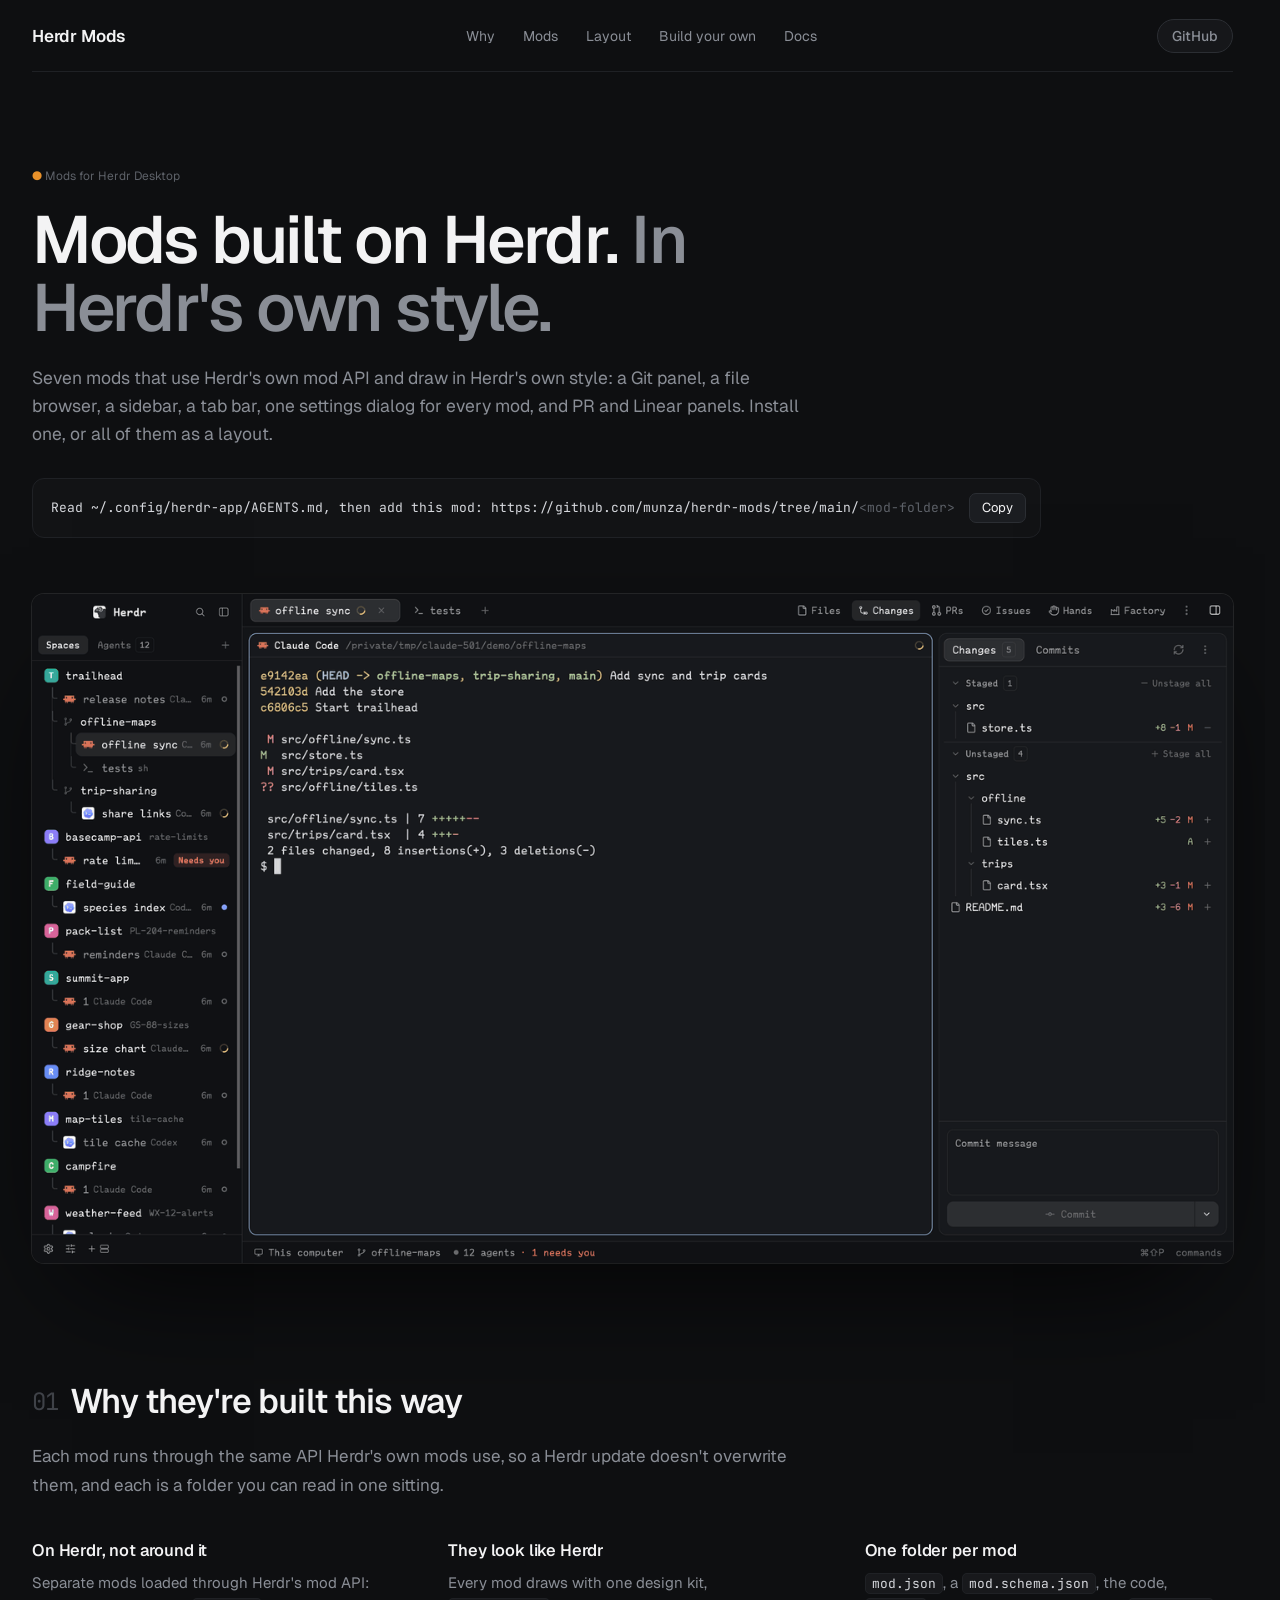
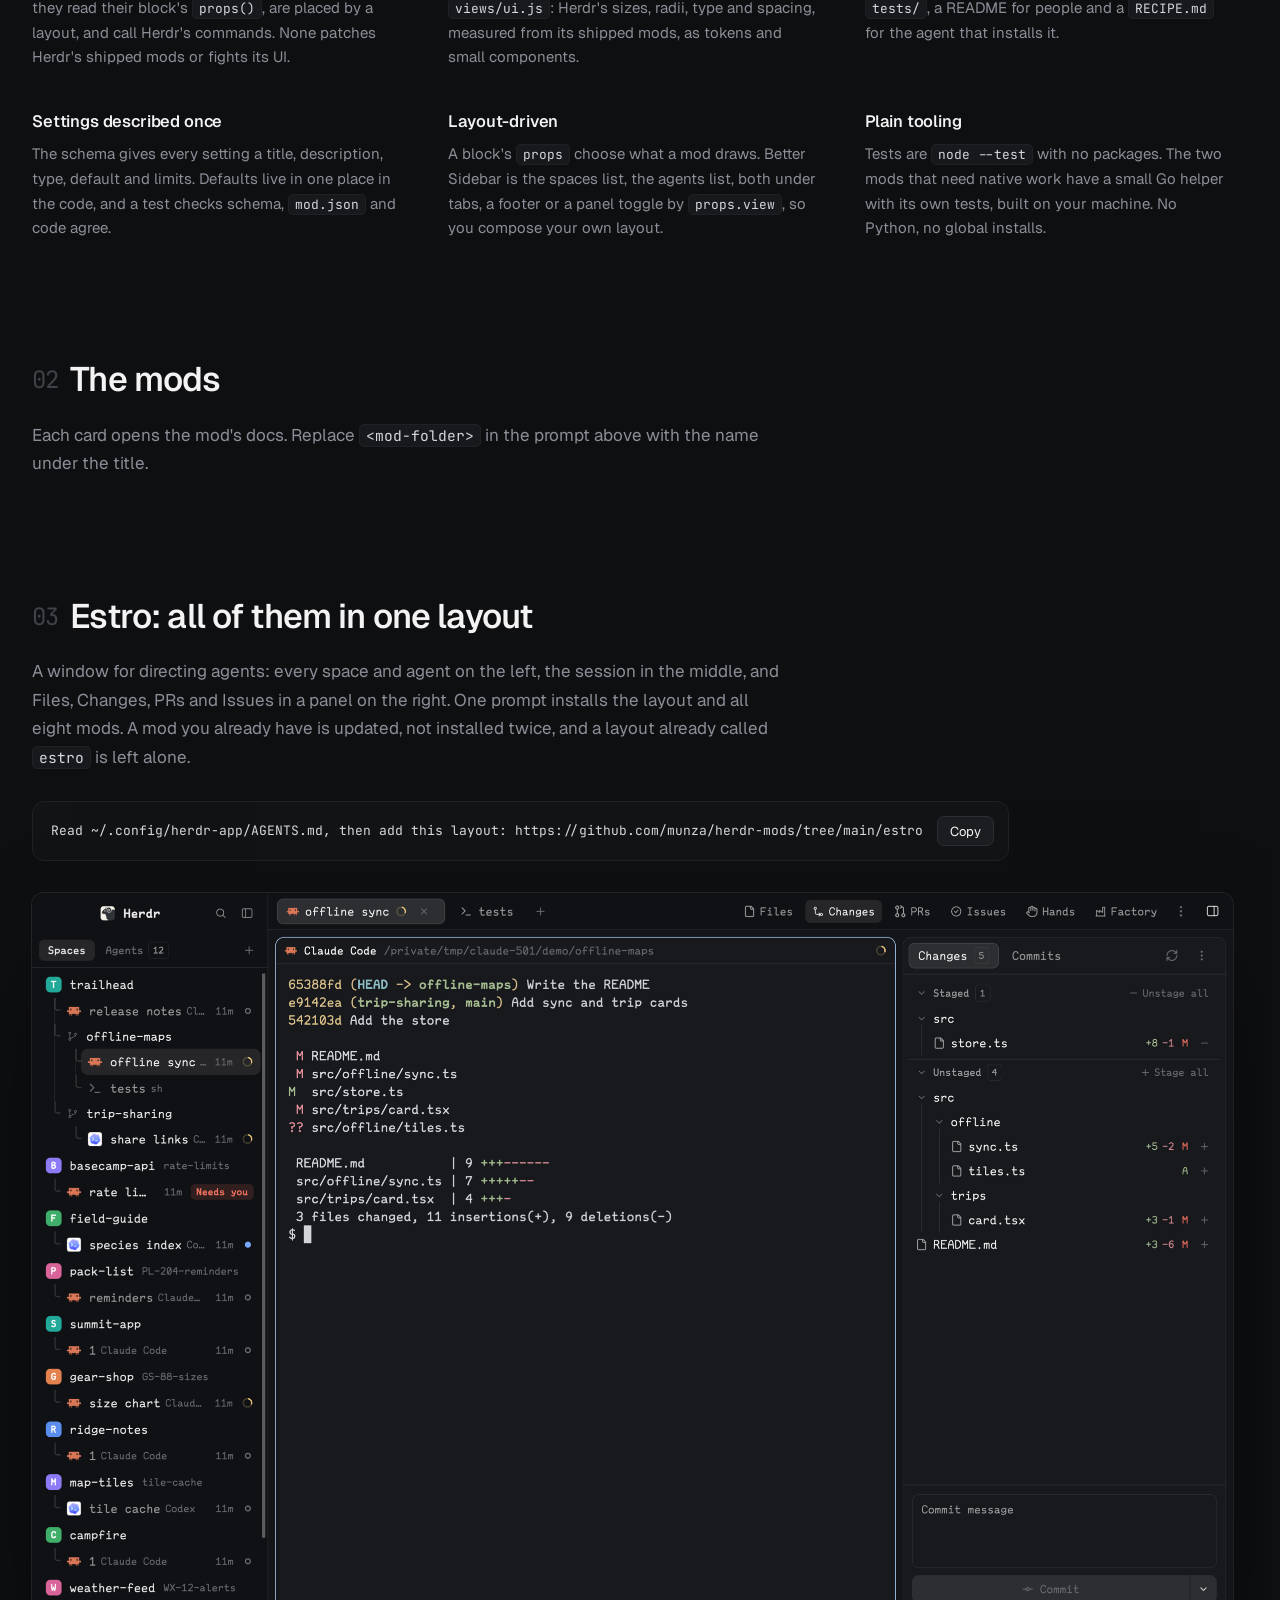
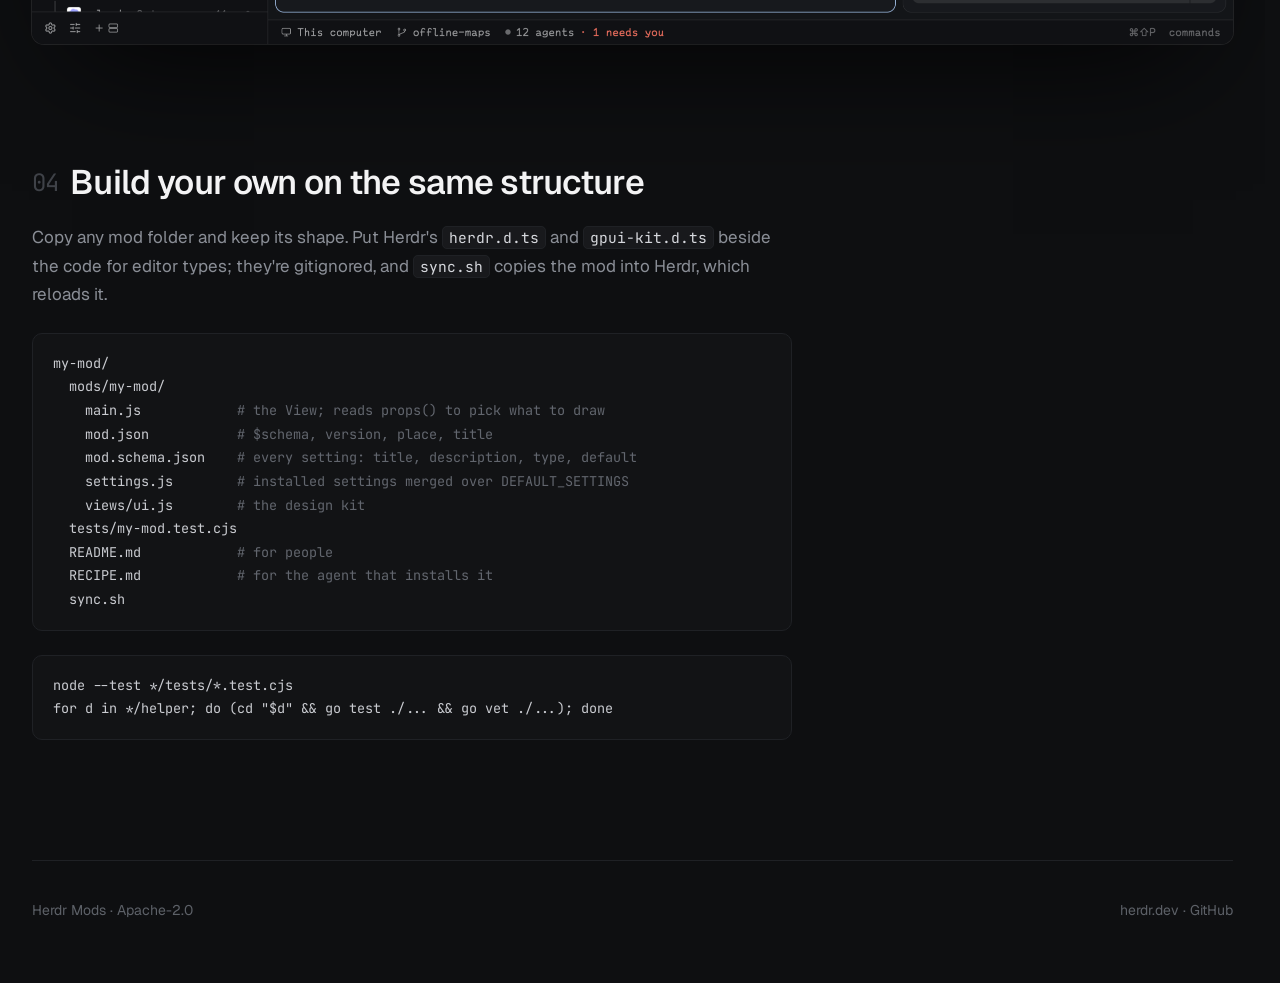
==== commit 789a1ba0: "feat: add Better Search, one popup to find tabs, agents, files, commands, PRs and issues Better Sear" ====
--- a/docs/index.html
+++ b/docs/index.html
@@ -4,7 +4,7 @@
 <meta charset="utf-8">
 <meta name="viewport" content="width=device-width, initial-scale=1">
 <title>Herdr Mods</title>
-<meta name="description" content="Mods for Herdr Desktop built on Herdr's own mod API: Git, files, sidebar, tabs, settings, pull requests and issues.">
+<meta name="description" content="Mods for Herdr Desktop built on Herdr's own mod API: Git, files, sidebar, tabs, settings, PRs and Linear.">
 <meta name="theme-color" content="#0e0f11">
 <link rel="preconnect" href="https://fonts.googleapis.com">
 <link rel="preconnect" href="https://fonts.gstatic.com" crossorigin>
@@ -28,7 +28,7 @@
   <header class="hero">
     <div class="tag"><span>●</span> Mods for <a href="https://herdr.dev/">Herdr Desktop</a></div>
     <h1>Mods built on Herdr. <span>In Herdr's own style.</span></h1>
-    <p>Seven mods that use Herdr's own mod API and draw in Herdr's own style: a Git panel, a file browser, a sidebar, a tab bar, one settings dialog for every mod, and PR and issue panels. Install one, or all of them as a layout.</p>
+    <p>Seven mods that use Herdr's own mod API and draw in Herdr's own style: a Git panel, a file browser, a sidebar, a tab bar, one settings dialog for every mod, and PR and Linear panels. Install one, or all of them as a layout.</p>
     <div class="prompt">
       <code id="p-mod">Read ~/.config/herdr-app/AGENTS.md, then add this mod: https://github.com/munza/herdr-mods/tree/main/<span>&lt;mod-folder&gt;</span></code>
       <button class="copy" data-copy="p-mod" type="button">Copy</button>
